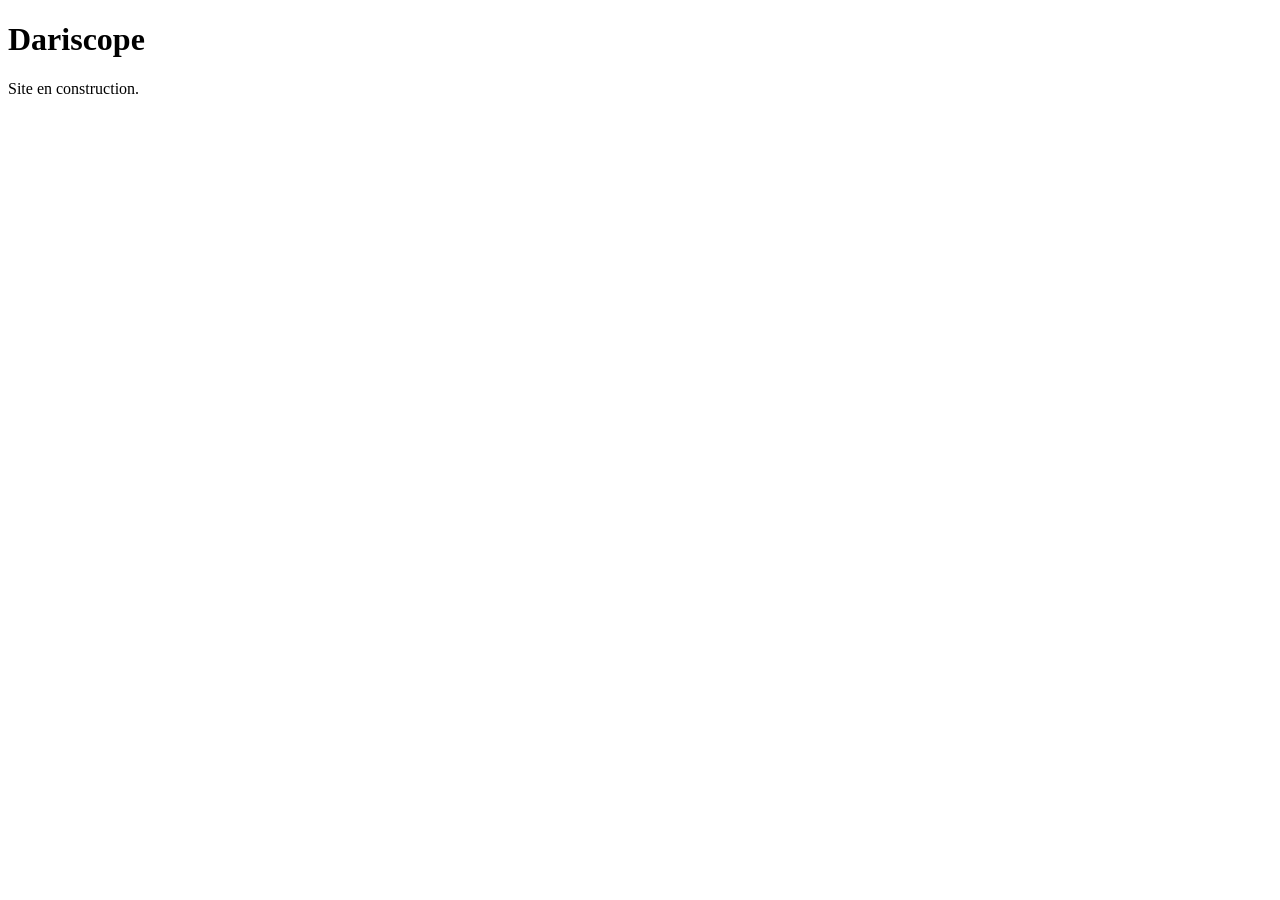
==== index.html @ fe822dc9 "chore: initialisation du projet" ====
<!DOCTYPE html>
<html lang="fr">
<head>
  <meta charset="UTF-8">
  <meta name="viewport" content="width=device-width, initial-scale=1.0">
  <title>Dariscope — Conseil en actuariat, données et risque</title>
  <meta name="description" content="Dariscope accompagne les acteurs africains de l'assurance et de la finance sur l'actuariat, la donnée et la maîtrise des risques.">
</head>
<body>
  <h1>Dariscope</h1>
  <p>Site en construction.</p>
</body>
</html>
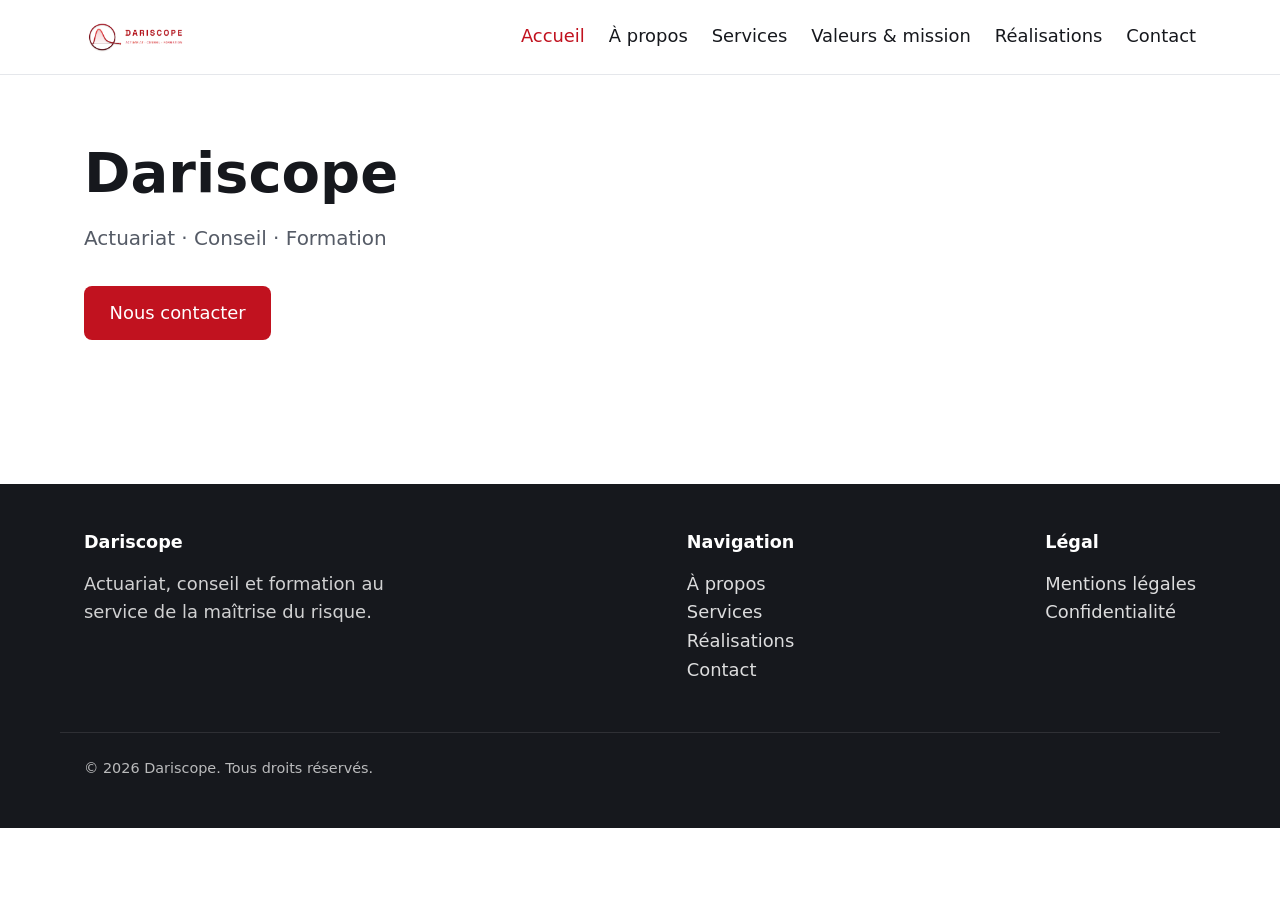
==== commit 64155d3b: "feat: design system, header et footer responsives" ====
--- a/index.html
+++ b/index.html
@@ -3,11 +3,83 @@
 <head>
   <meta charset="UTF-8">
   <meta name="viewport" content="width=device-width, initial-scale=1.0">
-  <title>Dariscope — Conseil en actuariat, données et risque</title>
-  <meta name="description" content="Dariscope accompagne les acteurs africains de l'assurance et de la finance sur l'actuariat, la donnée et la maîtrise des risques.">
+  <title>Dariscope — Actuariat · Conseil · Formation</title>
+  <meta name="description" content="Dariscope accompagne les acteurs africains de l'assurance et de la finance : actuariat, conseil et formation au service de la maîtrise du risque.">
+  <link rel="stylesheet" href="assets/css/style.css">
 </head>
 <body>
-  <h1>Dariscope</h1>
-  <p>Site en construction.</p>
+
+  <!-- ===================== HEADER (identique sur toutes les pages) ===================== -->
+  <header class="site-header">
+    <div class="conteneur">
+      <a href="index.html" class="logo">
+        <img src="assets/img/logo-horizontal.png" alt="Dariscope — Actuariat, Conseil, Formation">
+      </a>
+
+      <!-- Bouton hamburger (mobile). aria-* = accessibilité pour lecteurs d'écran -->
+      <button class="menu-toggle" aria-label="Ouvrir le menu" aria-expanded="false" aria-controls="menu">
+        ☰
+      </button>
+
+      <!-- Emplacement réservé pour le futur sélecteur FR/EN -->
+
+      <nav>
+        <ul class="nav-menu" id="menu">
+          <li><a href="index.html" class="actif">Accueil</a></li>
+          <li><a href="a-propos.html">À propos</a></li>
+          <li><a href="services.html">Services</a></li>
+          <li><a href="valeurs.html">Valeurs &amp; mission</a></li>
+          <li><a href="realisations.html">Réalisations</a></li>
+          <li><a href="contact.html">Contact</a></li>
+        </ul>
+      </nav>
+    </div>
+  </header>
+
+  <!-- ===================== CONTENU DE LA PAGE ===================== -->
+  <main>
+    <section class="conteneur" style="padding-block: 4rem;">
+      <h1>Dariscope</h1>
+      <p style="color: var(--gris-texte); font-size: 1.25rem; margin-top: 1rem;">
+        Actuariat · Conseil · Formation
+      </p>
+      <p style="margin-top: 2rem;">
+        <a href="contact.html" class="bouton">Nous contacter</a>
+      </p>
+    </section>
+  </main>
+
+  <!-- ===================== FOOTER (identique sur toutes les pages) ===================== -->
+  <footer class="site-footer">
+    <div class="conteneur">
+      <div>
+        <h3>Dariscope</h3>
+        <p style="opacity:0.8; max-width: 22rem;">
+          Actuariat, conseil et formation au service de la maîtrise du risque.
+        </p>
+      </div>
+      <div>
+        <h3>Navigation</h3>
+        <ul>
+          <li><a href="a-propos.html">À propos</a></li>
+          <li><a href="services.html">Services</a></li>
+          <li><a href="realisations.html">Réalisations</a></li>
+          <li><a href="contact.html">Contact</a></li>
+        </ul>
+      </div>
+      <div>
+        <h3>Légal</h3>
+        <ul>
+          <li><a href="mentions-legales.html">Mentions légales</a></li>
+          <li><a href="confidentialite.html">Confidentialité</a></li>
+        </ul>
+      </div>
+    </div>
+    <div class="conteneur footer-bas">
+      <p>© 2026 Dariscope. Tous droits réservés.</p>
+    </div>
+  </footer>
+
+  <script src="assets/js/main.js"></script>
 </body>
 </html>
--- a/assets/css/style.css
+++ b/assets/css/style.css
@@ -0,0 +1,223 @@
+/* ==========================================================================
+   1. VARIABLES — la charte Dariscope, centralisée
+   ========================================================================== */
+:root {
+  /* Couleurs (rouge de travail — à remplacer par ton rouge exact plus tard) */
+  --rouge: #C1121F;
+  --rouge-fonce: #9E0E19;   /* survol des boutons */
+  --encre: #16181D;         /* texte principal (presque noir, plus doux) */
+  --gris-texte: #555B66;    /* texte secondaire */
+  --gris-clair: #F5F6F8;    /* fonds de sections alternées */
+  --bordure: #E5E7EB;       /* lignes de séparation */
+  --blanc: #FFFFFF;
+
+  /* Typographie */
+  --police: "Space Grotesk", system-ui, -apple-system, Segoe UI, Roboto, sans-serif;
+  --fs-base: clamp(1rem, 0.96rem + 0.2vw, 1.125rem);
+  --fs-h1:   clamp(2rem, 1.4rem + 3vw, 3.5rem);
+  --fs-h2:   clamp(1.5rem, 1.2rem + 1.5vw, 2.25rem);
+  --fs-h3:   clamp(1.2rem, 1.1rem + 0.6vw, 1.5rem);
+
+  /* Espacements (échelle cohérente) */
+  --espace-xs: 0.5rem;
+  --espace-sm: 1rem;
+  --espace-md: 1.5rem;
+  --espace-lg: 3rem;
+  --espace-xl: 5rem;
+
+  /* Divers */
+  --largeur-max: 1160px;   /* largeur maximale du contenu */
+  --rayon: 8px;            /* arrondi des boutons/cartes */
+  --transition: 200ms ease;
+}
+
+/* ==========================================================================
+   2. POLICE auto-hébergée
+   ========================================================================== */
+@font-face {
+  font-family: "Space Grotesk";
+  src: url("../fonts/space-grotesk-400.woff2") format("woff2");
+  font-weight: 400;
+  font-display: swap;   /* affiche un texte de secours en attendant la police */
+}
+@font-face {
+  font-family: "Space Grotesk";
+  src: url("../fonts/space-grotesk-500.woff2") format("woff2");
+  font-weight: 500;
+  font-display: swap;
+}
+@font-face {
+  font-family: "Space Grotesk";
+  src: url("../fonts/space-grotesk-700.woff2") format("woff2");
+  font-weight: 700;
+  font-display: swap;
+}
+
+/* ==========================================================================
+   3. RESET moderne — repartir sur une base saine
+   ========================================================================== */
+*, *::before, *::after {
+  box-sizing: border-box;   /* la largeur inclut padding et bordure : plus intuitif */
+  margin: 0;
+  padding: 0;
+}
+img {
+  max-width: 100%;   /* une image ne déborde jamais de son conteneur */
+  display: block;
+}
+a {
+  color: inherit;
+  text-decoration: none;
+}
+ul {
+  list-style: none;
+}
+
+/* ==========================================================================
+   4. BASE — corps du document
+   ========================================================================== */
+body {
+  font-family: var(--police);
+  font-size: var(--fs-base);
+  line-height: 1.6;
+  color: var(--encre);
+  background: var(--blanc);
+}
+h1, h2, h3 {
+  line-height: 1.2;
+  font-weight: 700;
+}
+h1 { font-size: var(--fs-h1); }
+h2 { font-size: var(--fs-h2); }
+h3 { font-size: var(--fs-h3); }
+
+/* Conteneur centré et respirant, réutilisé partout */
+.conteneur {
+  width: 100%;
+  max-width: var(--largeur-max);
+  margin-inline: auto;
+  padding-inline: var(--espace-md);
+}
+
+/* Bouton réutilisable */
+.bouton {
+  display: inline-block;
+  background: var(--rouge);
+  color: var(--blanc);
+  font-weight: 500;
+  padding: 0.8rem 1.6rem;
+  border-radius: var(--rayon);
+  transition: background var(--transition);
+}
+.bouton:hover {
+  background: var(--rouge-fonce);
+}
+
+/* ==========================================================================
+   5. HEADER + NAVIGATION
+   ========================================================================== */
+.site-header {
+  position: sticky;   /* le header reste visible en haut au défilement */
+  top: 0;
+  z-index: 100;
+  background: var(--blanc);
+  border-bottom: 1px solid var(--bordure);
+}
+.site-header .conteneur {
+  display: flex;
+  align-items: center;
+  justify-content: space-between;
+  padding-block: var(--espace-sm);
+}
+.logo img {
+  height: 42px;
+  width: auto;
+}
+
+/* Bouton hamburger — visible sur mobile uniquement */
+.menu-toggle {
+  background: none;
+  border: none;
+  cursor: pointer;
+  font-size: 1.6rem;
+  color: var(--encre);
+  line-height: 1;
+}
+
+/* Menu — sur mobile : caché, puis déroulé sous le header quand ouvert */
+.nav-menu {
+  display: none;
+  position: absolute;
+  top: 100%;
+  left: 0;
+  right: 0;
+  flex-direction: column;
+  gap: var(--espace-sm);
+  background: var(--blanc);
+  border-bottom: 1px solid var(--bordure);
+  padding: var(--espace-md);
+}
+.nav-menu.is-open {
+  display: flex;   /* la classe ajoutée par le JS rend le menu visible */
+}
+.nav-menu a {
+  font-weight: 500;
+  padding: 0.4rem 0;
+  transition: color var(--transition);
+}
+.nav-menu a:hover,
+.nav-menu a.actif {
+  color: var(--rouge);
+}
+
+/* ==========================================================================
+   6. FOOTER
+   ========================================================================== */
+.site-footer {
+  background: var(--encre);
+  color: var(--blanc);
+  padding-block: var(--espace-lg);
+  margin-top: var(--espace-xl);
+}
+.site-footer .conteneur {
+  display: flex;
+  flex-wrap: wrap;
+  gap: var(--espace-lg);
+  justify-content: space-between;
+}
+.site-footer h3 {
+  font-size: 1.1rem;
+  margin-bottom: var(--espace-sm);
+}
+.site-footer a {
+  color: var(--blanc);
+  opacity: 0.85;
+  transition: opacity var(--transition);
+}
+.site-footer a:hover { opacity: 1; }
+.footer-bas {
+  border-top: 1px solid rgba(255,255,255,0.15);
+  margin-top: var(--espace-lg);
+  padding-top: var(--espace-md);
+  text-align: center;
+  font-size: 0.9rem;
+  opacity: 0.7;
+}
+
+/* ==========================================================================
+   7. GRAND ÉCRAN — ajustements à partir de 768px (mobile-first)
+   ========================================================================== */
+@media (min-width: 768px) {
+  .menu-toggle {
+    display: none;   /* plus de hamburger sur ordinateur */
+  }
+  .nav-menu {
+    display: flex;    /* menu horizontal, toujours visible */
+    position: static;
+    flex-direction: row;
+    gap: var(--espace-md);
+    background: none;
+    border: none;
+    padding: 0;
+  }
+}
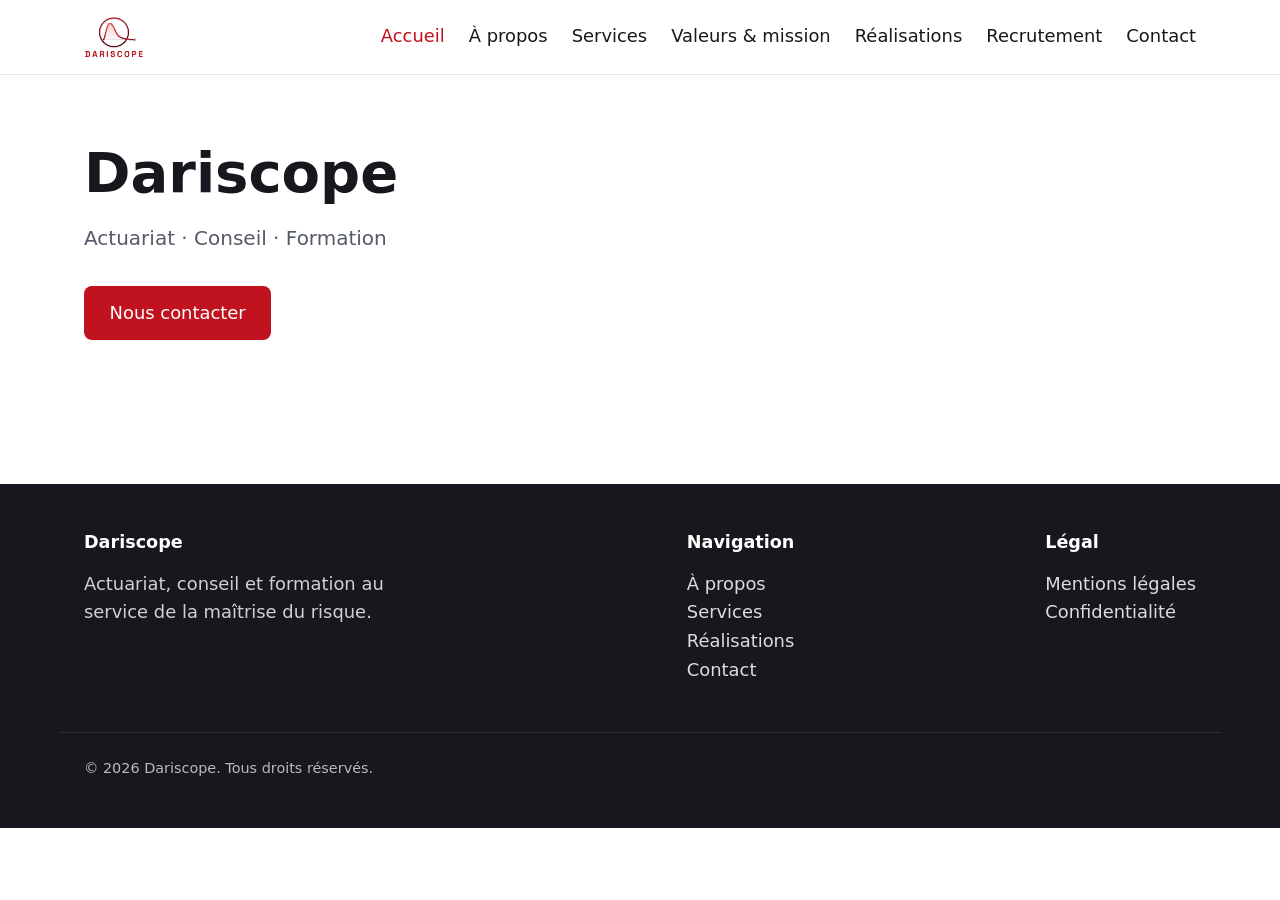
==== commit 1877f68c: "feat: restructuration du site et nouvelle page d'accueil" ====
--- a/index.html
+++ b/index.html
@@ -30,6 +30,7 @@
           <li><a href="services.html">Services</a></li>
           <li><a href="valeurs.html">Valeurs &amp; mission</a></li>
           <li><a href="realisations.html">Réalisations</a></li>
+          <li><a href="realisations.html">Recrutement</a></li>
           <li><a href="contact.html">Contact</a></li>
         </ul>
       </nav>
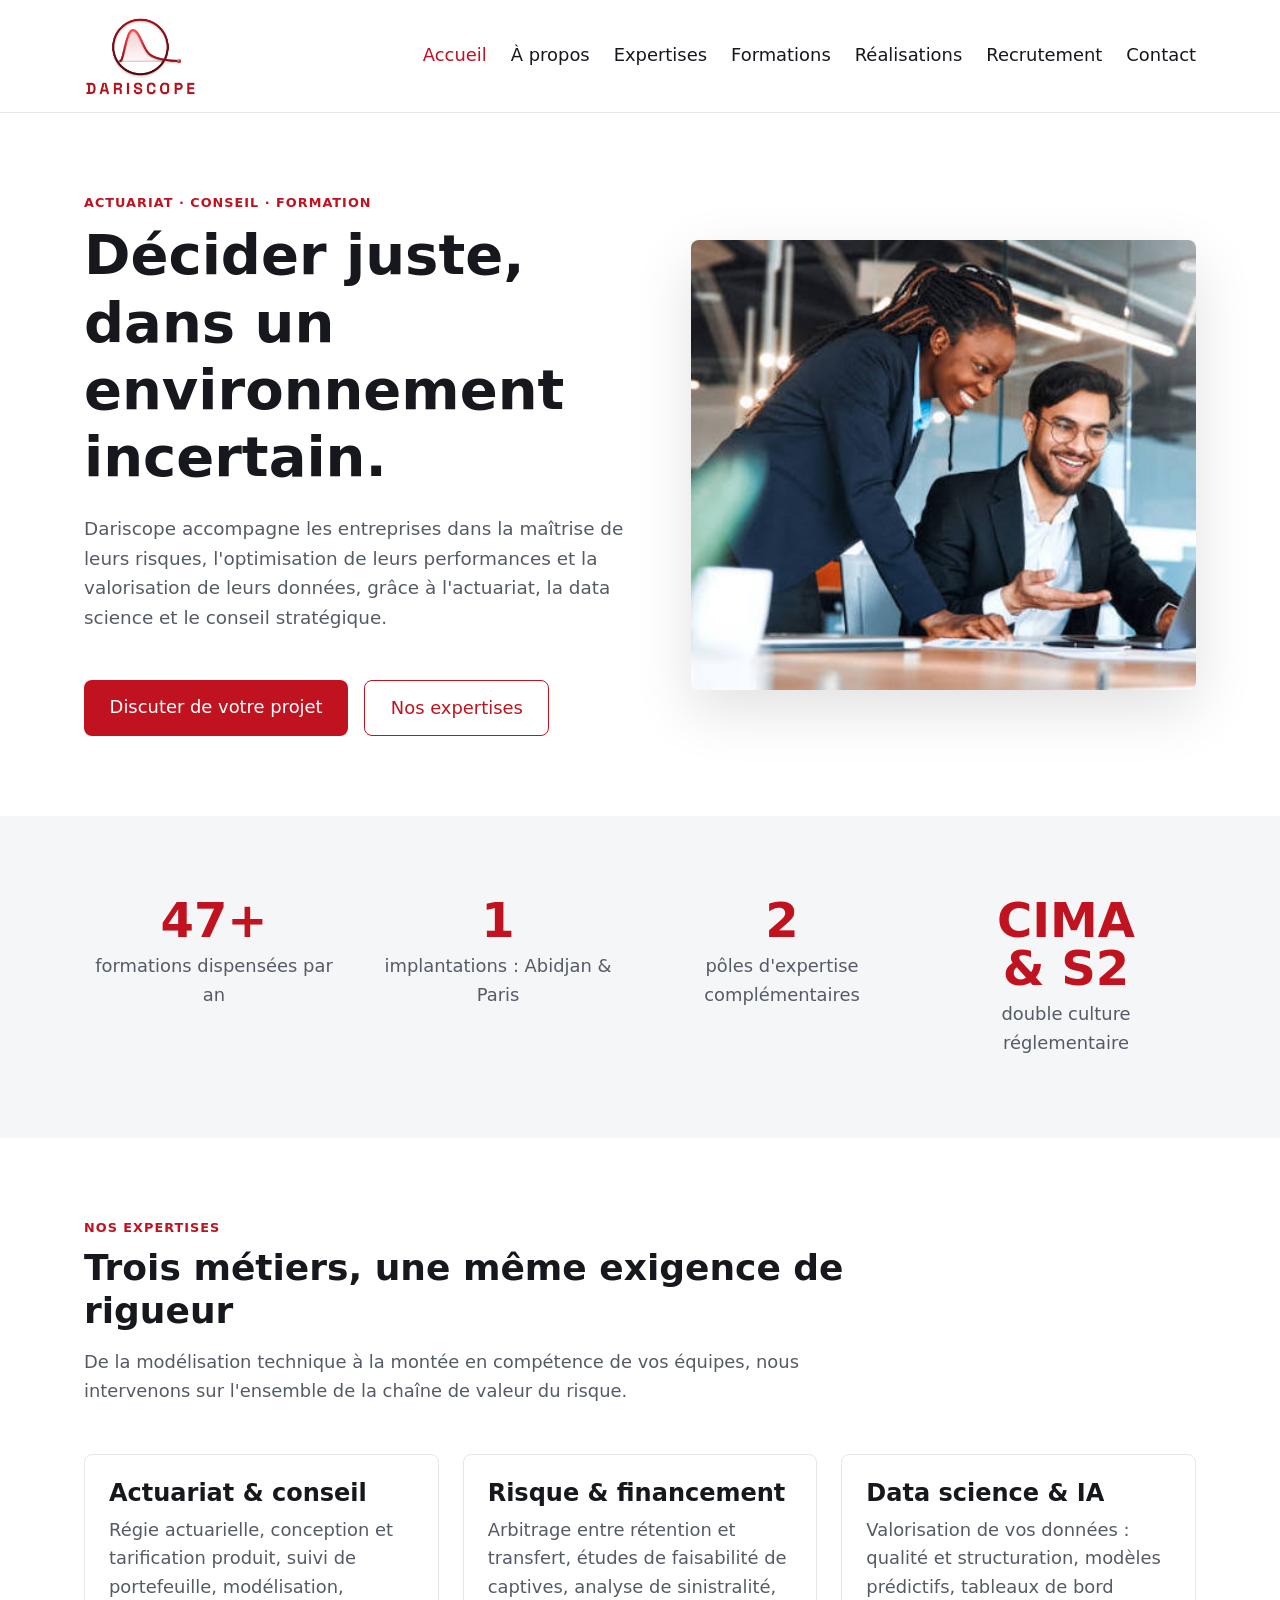
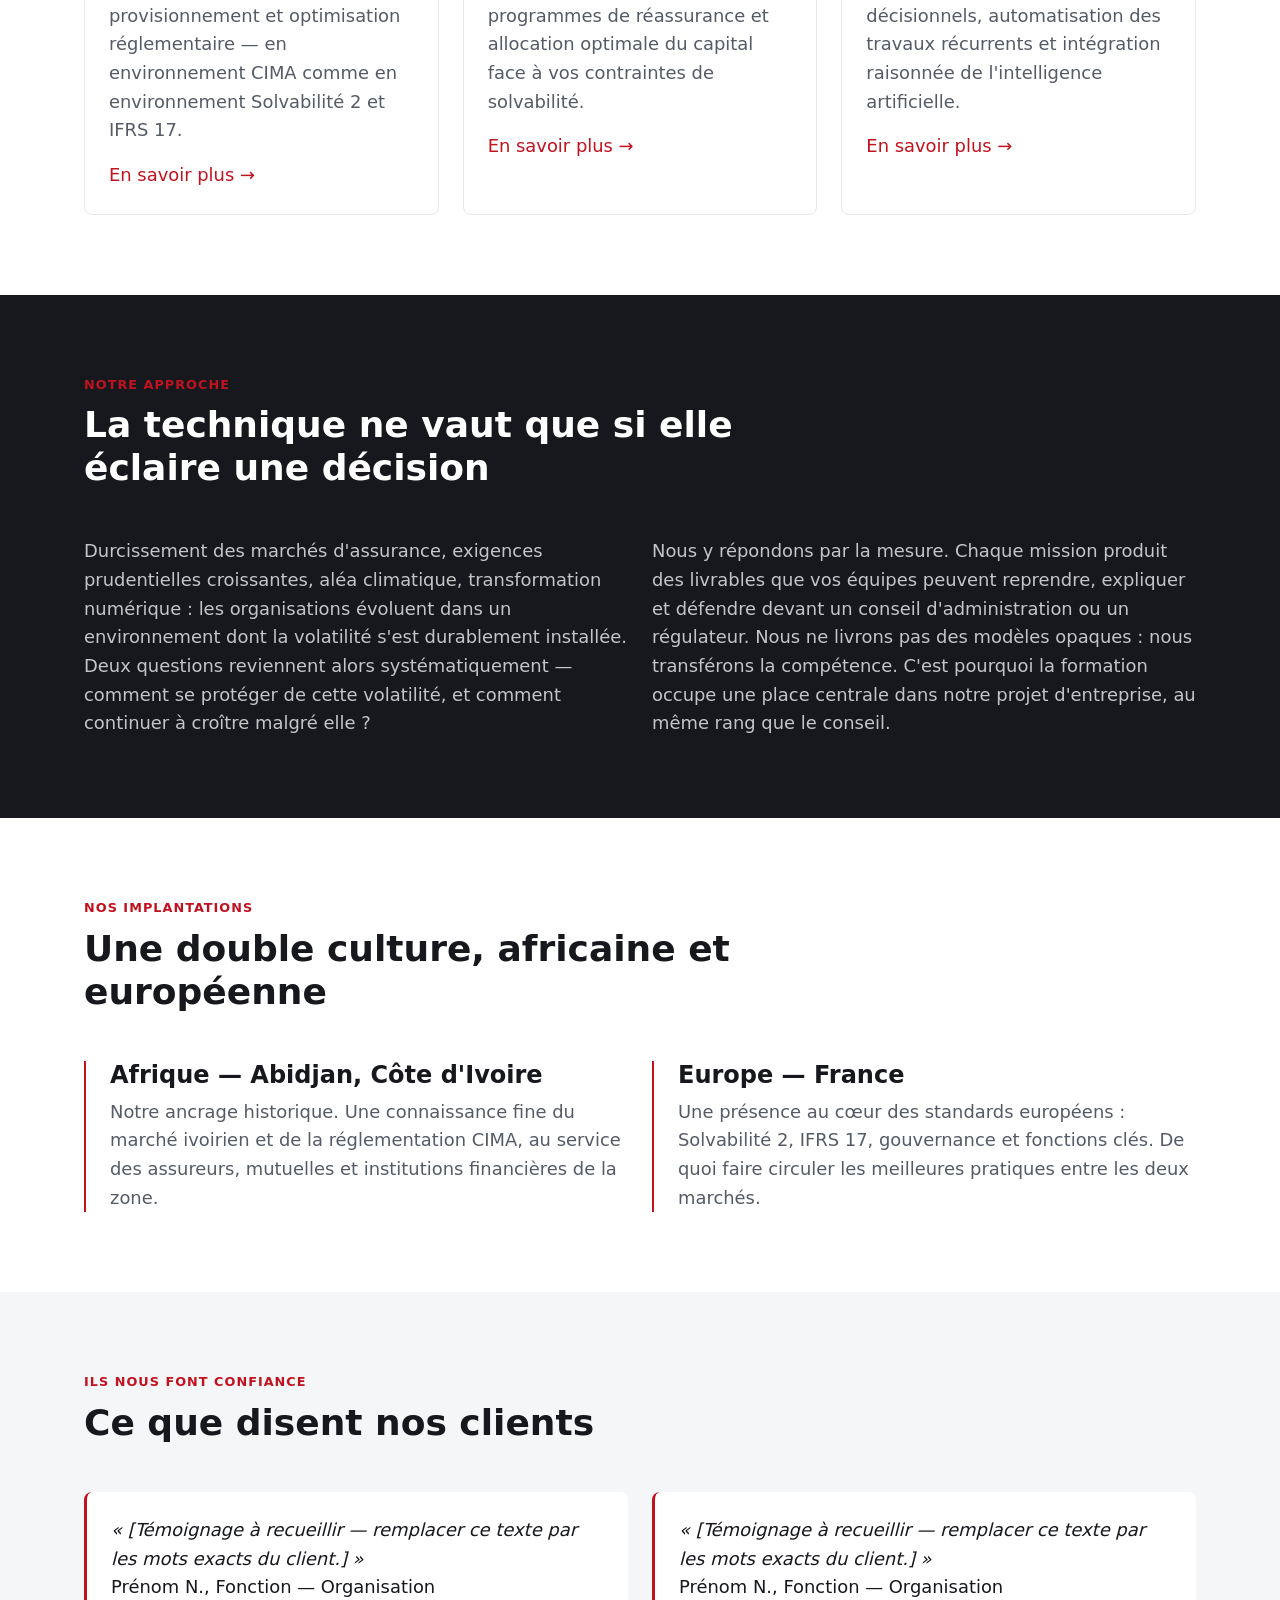
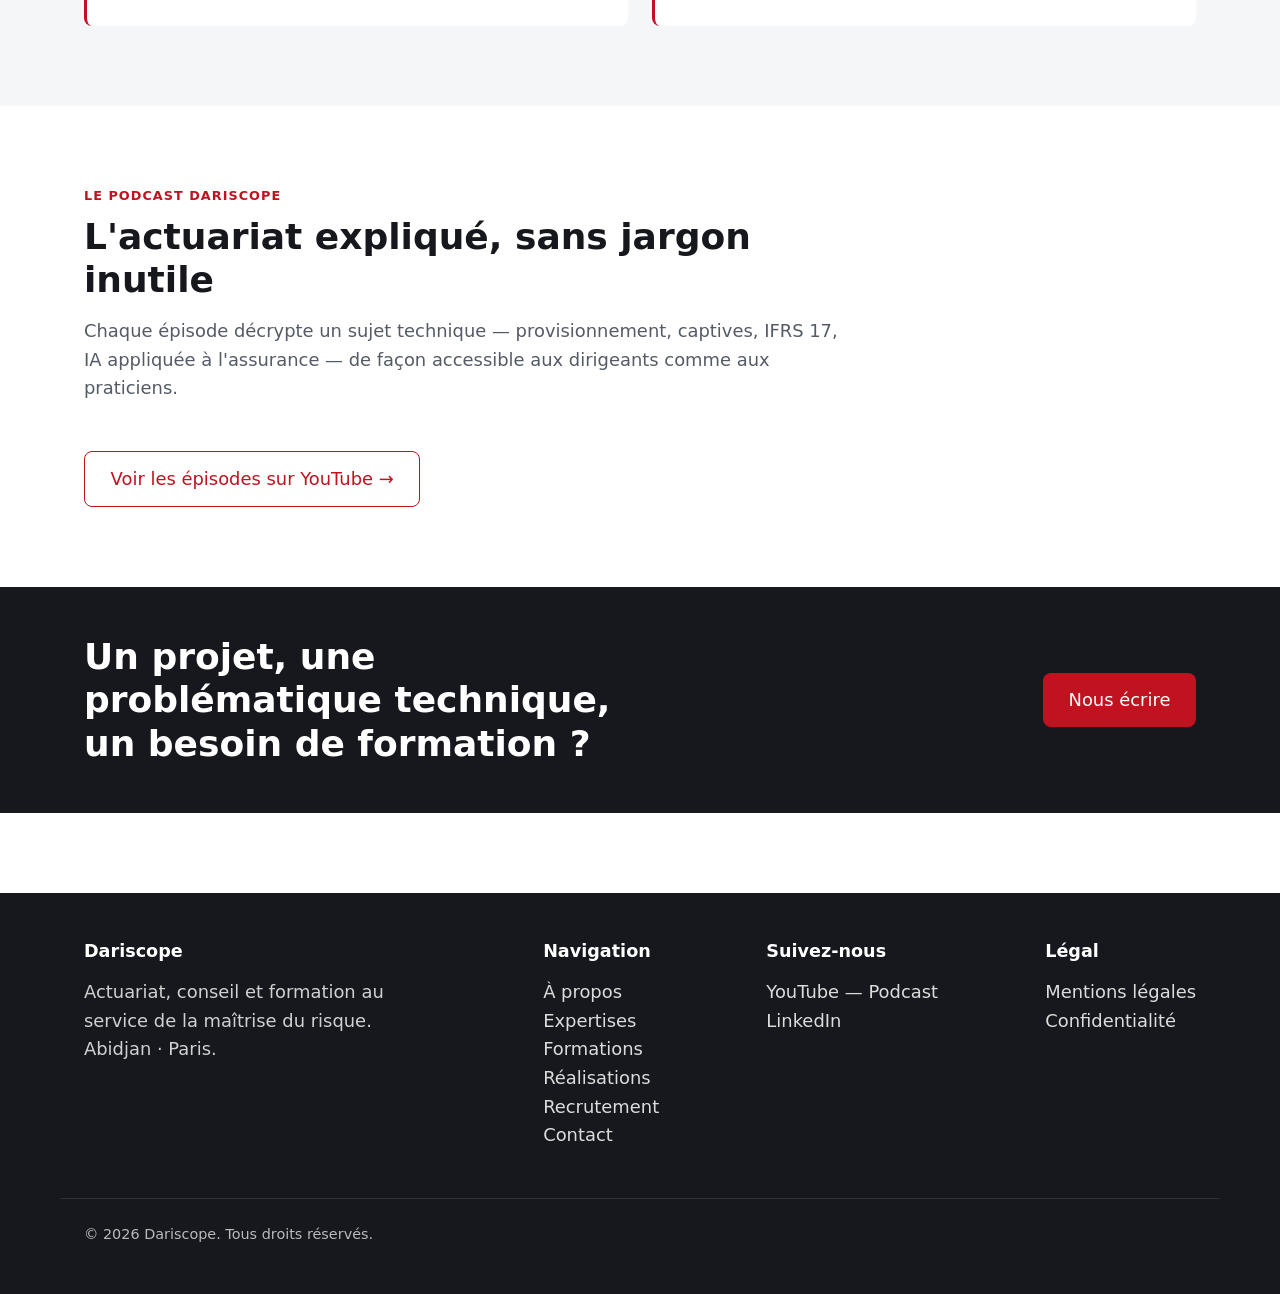
==== commit d5fa78e2: "feat: page contact avec formulaire netlify et page de confirmation" ====
--- a/index.html
+++ b/index.html
@@ -3,69 +3,285 @@
 <head>
   <meta charset="UTF-8">
   <meta name="viewport" content="width=device-width, initial-scale=1.0">
-  <title>Dariscope — Actuariat · Conseil · Formation</title>
-  <meta name="description" content="Dariscope accompagne les acteurs africains de l'assurance et de la finance : actuariat, conseil et formation au service de la maîtrise du risque.">
+  <title>Dariscope — Actuariat, conseil et formation | Abidjan &amp; Paris</title>
+  <meta name="description" content="Dariscope accompagne les entreprises dans la maîtrise de leurs risques, l'optimisation de leurs performances et la valorisation de leurs données : actuariat, data science et conseil stratégique.">
   <link rel="stylesheet" href="assets/css/style.css">
 </head>
 <body>
 
-  <!-- ===================== HEADER (identique sur toutes les pages) ===================== -->
+  <!-- ═══════════════ HEADER — identique sur toutes les pages ═══════════════ -->
   <header class="site-header">
     <div class="conteneur">
       <a href="index.html" class="logo">
         <img src="assets/img/logo-horizontal.png" alt="Dariscope — Actuariat, Conseil, Formation">
       </a>
-
-      <!-- Bouton hamburger (mobile). aria-* = accessibilité pour lecteurs d'écran -->
-      <button class="menu-toggle" aria-label="Ouvrir le menu" aria-expanded="false" aria-controls="menu">
-        ☰
-      </button>
-
-      <!-- Emplacement réservé pour le futur sélecteur FR/EN -->
-
+      <button class="menu-toggle" aria-label="Ouvrir le menu" aria-expanded="false" aria-controls="menu">☰</button>
       <nav>
         <ul class="nav-menu" id="menu">
           <li><a href="index.html" class="actif">Accueil</a></li>
           <li><a href="a-propos.html">À propos</a></li>
-          <li><a href="services.html">Services</a></li>
-          <li><a href="valeurs.html">Valeurs &amp; mission</a></li>
+          <li><a href="expertises.html">Expertises</a></li>
+          <li><a href="formations.html">Formations</a></li>
           <li><a href="realisations.html">Réalisations</a></li>
-          <li><a href="realisations.html">Recrutement</a></li>
+          <li><a href="recrutement.html">Recrutement</a></li>
           <li><a href="contact.html">Contact</a></li>
         </ul>
       </nav>
     </div>
   </header>
 
-  <!-- ===================== CONTENU DE LA PAGE ===================== -->
   <main>
-    <section class="conteneur" style="padding-block: 4rem;">
-      <h1>Dariscope</h1>
-      <p style="color: var(--gris-texte); font-size: 1.25rem; margin-top: 1rem;">
-        Actuariat · Conseil · Formation
-      </p>
-      <p style="margin-top: 2rem;">
-        <a href="contact.html" class="bouton">Nous contacter</a>
-      </p>
-    </section>
+
+    <!-- ═══════════════ 1. ACCROCHE ═══════════════ -->
+    <section class="hero">
+      <div class="conteneur">
+        <div class="hero-texte">
+          <span class="surtitre">Actuariat · Conseil · Formation</span>
+          <h1>Décider juste, dans un environnement incertain.</h1>
+          <p class="hero-accroche">
+            Dariscope accompagne les entreprises dans la maîtrise de leurs risques,
+            l'optimisation de leurs performances et la valorisation de leurs données,
+            grâce à l'actuariat, la data science et le conseil stratégique.
+          </p>
+          <div class="hero-actions">
+            <a href="contact.html" class="bouton">Discuter de votre projet</a>
+            <a href="expertises.html" class="bouton bouton--ligne">Nos expertises</a>
+          </div>
+        </div>
+        <div class="hero-image">
+          <img src="assets/img/image3.jpg" alt="Consultants Dariscope en séance de travail" width="600" height="450">
+        </div>
+      </div>
+    </section>
+
+    <!-- ═══════════════ 2. CHIFFRES CLÉS ═══════════════
+         AJOUTER UN CHIFFRE : copier un bloc <div> ci-dessous.
+         ⚠ Ne publie que des chiffres exacts et vérifiables.
+    -->
+    <section class="section section--gris">
+      <div class="conteneur">
+        <div class="chiffres">
+
+          <div>
+            <div class="chiffre-valeur" data-target="50">0+</div>
+            <p class="chiffre-label">formations dispensées par an</p>
+          </div>
+
+          <div>
+            <div class="chiffre-valeur" data-target="2">0</div>
+            <p class="chiffre-label">implantations : Abidjan &amp; Paris</p>
+          </div>
+
+          <div>
+            <div class="chiffre-valeur" data-target="3">0</div>
+            <p class="chiffre-label">pôles d'expertise complémentaires</p>
+          </div>
+
+          <div>
+            <div class="chiffre-valeur">CIMA<br>&amp; S2</div>
+            <p class="chiffre-label">double culture réglementaire</p>
+          </div>
+
+        </div>
+      </div>
+    </section>
+
+    <!-- ═══════════════ 3. EXPERTISES ═══════════════
+         AJOUTER UNE EXPERTISE : copier un bloc <article class="carte">.
+         La grille se réorganise automatiquement.
+    -->
+    <section class="section">
+      <div class="conteneur">
+        <div class="section-entete">
+          <span class="surtitre">Nos expertises</span>
+          <h2>Trois métiers, une même exigence de rigueur</h2>
+          <p class="texte-secondaire">
+            De la modélisation technique à la montée en compétence de vos équipes,
+            nous intervenons sur l'ensemble de la chaîne de valeur du risque.
+          </p>
+        </div>
+
+        <div class="grille grille--large">
+
+          <article class="carte">
+            <h3>Actuariat &amp; conseil</h3>
+            <p>
+              Régie actuarielle, conception et tarification produit, suivi de portefeuille,
+              modélisation, provisionnement et optimisation réglementaire — en environnement
+              CIMA comme en environnement Solvabilité 2 et IFRS 17.
+            </p>
+            <a href="expertises.html#actuariat" class="carte-lien">En savoir plus →</a>
+          </article>
+
+          <article class="carte">
+            <h3>Risque &amp; financement</h3>
+            <p>
+              Arbitrage entre rétention et transfert, études de faisabilité de captives,
+              analyse de sinistralité, programmes de réassurance et allocation optimale
+              du capital face à vos contraintes de solvabilité.
+            </p>
+            <a href="expertises.html#risque" class="carte-lien">En savoir plus →</a>
+          </article>
+
+          <article class="carte">
+            <h3>Data science &amp; IA</h3>
+            <p>
+              Valorisation de vos données : qualité et structuration, modèles prédictifs,
+              tableaux de bord décisionnels, automatisation des travaux récurrents et
+              intégration raisonnée de l'intelligence artificielle.
+            </p>
+            <a href="expertises.html#data" class="carte-lien">En savoir plus →</a>
+          </article>
+
+        </div>
+      </div>
+    </section>
+
+    <!-- ═══════════════ 4. NOTRE APPROCHE ═══════════════ -->
+    <section class="section section--sombre">
+      <div class="conteneur">
+        <div class="section-entete">
+          <span class="surtitre">Notre approche</span>
+          <h2>La technique ne vaut que si elle éclaire une décision</h2>
+        </div>
+        <div class="grille grille--large">
+          <p class="texte-secondaire">
+            Durcissement des marchés d'assurance, exigences prudentielles croissantes,
+            aléa climatique, transformation numérique : les organisations évoluent dans
+            un environnement dont la volatilité s'est durablement installée. Deux questions
+            reviennent alors systématiquement — comment se protéger de cette volatilité,
+            et comment continuer à croître malgré elle ?
+          </p>
+          <p class="texte-secondaire">
+            Nous y répondons par la mesure. Chaque mission produit des livrables que vos
+            équipes peuvent reprendre, expliquer et défendre devant un conseil d'administration
+            ou un régulateur. Nous ne livrons pas des modèles opaques : nous transférons la
+            compétence. C'est pourquoi la formation occupe une place centrale dans notre
+            projet d'entreprise, au même rang que le conseil.
+          </p>
+        </div>
+      </div>
+    </section>
+
+    <!-- ═══════════════ 5. IMPLANTATIONS ═══════════════ -->
+    <section class="section">
+      <div class="conteneur">
+        <div class="section-entete">
+          <span class="surtitre">Nos implantations</span>
+          <h2>Une double culture, africaine et européenne</h2>
+        </div>
+        <div class="grille">
+
+          <div class="implantation">
+            <h3>Afrique — Abidjan, Côte d'Ivoire</h3>
+            <p class="texte-secondaire">
+              Notre ancrage historique. Une connaissance fine du marché ivoirien
+              et de la réglementation CIMA, au service des assureurs, mutuelles
+              et institutions financières de la zone.
+            </p>
+          </div>
+
+          <div class="implantation">
+            <h3>Europe — France</h3>
+            <p class="texte-secondaire">
+              Une présence au cœur des standards européens : Solvabilité 2, IFRS 17,
+              gouvernance et fonctions clés. De quoi faire circuler les meilleures
+              pratiques entre les deux marchés.
+            </p>
+          </div>
+
+        </div>
+      </div>
+    </section>
+
+    <!-- ═══════════════ 6. TÉMOIGNAGES ═══════════════
+         AJOUTER UN TÉMOIGNAGE : copier un bloc <figure class="temoignage">.
+         ⚠ Ne publie qu'avec l'accord écrit du client.
+    -->
+    <section class="section section--gris">
+      <div class="conteneur">
+        <div class="section-entete">
+          <span class="surtitre">Ils nous font confiance</span>
+          <h2>Ce que disent nos clients</h2>
+        </div>
+        <div class="grille grille--large">
+
+          <figure class="temoignage">
+            <blockquote>
+              « [Témoignage à recueillir — remplacer ce texte par les mots exacts du client.] »
+            </blockquote>
+            Prénom N., Fonction — Organisation
+          </figure>
+
+          <figure class="temoignage">
+            <blockquote>
+              « [Témoignage à recueillir — remplacer ce texte par les mots exacts du client.] »
+            </blockquote>
+            Prénom N., Fonction — Organisation
+          </figure>
+
+        </div>
+      </div>
+    </section>
+
+    <!-- ═══════════════ 7. PODCAST / YOUTUBE ═══════════════
+         ⚠ Remplace l'URL par celle de ta chaîne.
+    -->
+    <section class="section">
+      <div class="conteneur">
+        <div class="section-entete">
+          <span class="surtitre">Le podcast Dariscope</span>
+          <h2>L'actuariat expliqué, sans jargon inutile</h2>
+          <p class="texte-secondaire">
+            Chaque épisode décrypte un sujet technique — provisionnement, captives,
+            IFRS 17, IA appliquée à l'assurance — de façon accessible aux dirigeants
+            comme aux praticiens.
+          </p>
+        </div>
+        <a href="https://www.youtube.com/watch?v=mIyqtKutdzA"
+           class="bouton bouton--ligne"
+           target="_blank" rel="noopener">
+          Voir les épisodes sur YouTube →
+        </a>
+      </div>
+    </section>
+
+    <!-- ═══════════════ 8. APPEL À L'ACTION ═══════════════ -->
+    <section class="cta">
+      <div class="conteneur">
+        <h2>Un projet, une problématique technique, un besoin de formation ?</h2>
+        <a href="contact.html" class="bouton">Nous écrire</a>
+      </div>
+    </section>
+
   </main>
 
-  <!-- ===================== FOOTER (identique sur toutes les pages) ===================== -->
+  <!-- ═══════════════ FOOTER — identique sur toutes les pages ═══════════════ -->
   <footer class="site-footer">
     <div class="conteneur">
       <div>
         <h3>Dariscope</h3>
         <p style="opacity:0.8; max-width: 22rem;">
           Actuariat, conseil et formation au service de la maîtrise du risque.
+          Abidjan · Paris.
         </p>
       </div>
       <div>
         <h3>Navigation</h3>
         <ul>
           <li><a href="a-propos.html">À propos</a></li>
-          <li><a href="services.html">Services</a></li>
+          <li><a href="expertises.html">Expertises</a></li>
+          <li><a href="formations.html">Formations</a></li>
           <li><a href="realisations.html">Réalisations</a></li>
+          <li><a href="recrutement.html">Recrutement</a></li>
           <li><a href="contact.html">Contact</a></li>
+        </ul>
+      </div>
+      <div>
+        <h3>Suivez-nous</h3>
+        <ul>
+          <li><a href="https://www.youtube.com/watch?v=mIyqtKutdzA" target="_blank" rel="noopener">YouTube — Podcast</a></li>
+          <li><a href="https://www.linkedin.com/company/dariscope" target="_blank" rel="noopener">LinkedIn</a></li>
         </ul>
       </div>
       <div>
--- a/assets/css/style.css
+++ b/assets/css/style.css
@@ -28,6 +28,8 @@
   /* Divers */
   --largeur-max: 1160px;   /* largeur maximale du contenu */
   --rayon: 8px;            /* arrondi des boutons/cartes */
+
+
   --transition: 200ms ease;
 }
 
@@ -130,8 +132,8 @@
   padding-block: var(--espace-sm);
 }
 .logo img {
-  height: 42px;
-  width: auto;
+  height:80px;
+  width: 10;
 }
 
 /* Bouton hamburger — visible sur mobile uniquement */
@@ -220,4 +222,510 @@
     border: none;
     padding: 0;
   }
+}
+
+
+
+
+/* ==========================================================================
+   8. SECTIONS — rythme vertical du site
+   ========================================================================== */
+.section { padding-block: var(--espace-xl); }
+.section--gris   { background: var(--gris-clair); }
+.section--sombre { background: var(--encre); color: var(--blanc); }
+.section--sombre .texte-secondaire { color: rgba(255,255,255,0.75); }
+
+.section-entete { max-width: 48rem; margin-bottom: var(--espace-lg); }
+.section-entete h2 { margin-bottom: var(--espace-sm); }
+
+.surtitre {
+  display: block;
+  text-transform: uppercase;
+  letter-spacing: 0.08em;
+  font-size: 0.8rem;
+  font-weight: 700;
+  color: var(--rouge);
+  margin-bottom: var(--espace-xs);
+}
+.texte-secondaire { color: var(--gris-texte); }
+.centre { text-align: center; }
+
+/* Décalage pour que les ancres ne passent pas sous le header collant */
+[id] { scroll-margin-top: 90px; }
+
+/* ==========================================================================
+   9. GRILLE UNIVERSELLE — s'adapte au nombre d'éléments
+   ========================================================================== */
+.grille {
+  display: grid;
+  gap: var(--espace-md);
+  grid-template-columns: repeat(auto-fit, minmax(260px, 1fr));
+}
+.grille--large { grid-template-columns: repeat(auto-fit, minmax(320px, 1fr)); }
+
+/* ==========================================================================
+   10. CARTE — brique de base réutilisable
+   ========================================================================== */
+.carte {
+  background: var(--blanc);
+  border: 1px solid var(--bordure);
+  border-radius: var(--rayon);
+  padding: var(--espace-md);
+  transition: transform var(--transition), box-shadow var(--transition), border-color var(--transition);
+}
+.carte:hover {
+  transform: translateY(-3px);
+  border-color: var(--rouge);
+  box-shadow: 0 8px 24px rgba(0,0,0,0.06);
+}
+.carte h3 { margin-bottom: var(--espace-xs); }
+.carte p  { color: var(--gris-texte); }
+.carte-lien {
+  display: inline-block;
+  margin-top: var(--espace-sm);
+  color: var(--rouge);
+  font-weight: 500;
+}
+.carte-lien:hover { text-decoration: underline; }
+
+/* ==========================================================================
+   11. HERO — section d'accroche
+   ========================================================================== */
+.hero { padding-block: var(--espace-xl); }
+.hero .conteneur { display: grid; gap: var(--espace-lg); align-items: center; }
+.hero h1 { margin-bottom: var(--espace-md); }
+.hero-accroche { font-size: 1.15rem; color: var(--gris-texte); max-width: 40rem; }
+.hero-actions {
+  display: flex;
+  flex-wrap: wrap;
+  gap: var(--espace-sm);
+  margin-top: var(--espace-lg);
+}
+.hero-image img {
+  border-radius: var(--rayon);
+  aspect-ratio: 4 / 3;
+  object-fit: cover;
+  width: 100%;
+}
+@media (min-width: 900px) {
+  .hero .conteneur { grid-template-columns: 1.05fr 0.95fr; }
+}
+
+
+
+/* ==========================================================================
+   + animation de limage hero ci dessous apres avoir animé les chiffres clé ci dessus
+   ========================================================================== */
+
+
+.hero-image {
+  animation: apparition-hero 0.8s cubic-bezier(0.22, 1, 0.36, 1);
+}
+
+.hero-image img {
+  border-radius: var(--rayon);
+  aspect-ratio: 4 / 3;
+  object-fit: cover;
+  width: 100%;
+  transition: transform 0.5s ease, filter 0.5s ease;
+}
+
+
+/* Effet au passage souris */
+.hero-image:hover img {
+  transform: scale(1.03);
+  filter: brightness(1.05);
+}
+
+
+/* Apparition professionnelle */
+@keyframes apparition-hero {
+
+  from {
+    opacity: 0;
+    transform: translateY(40px);
+  }
+
+  to {
+    opacity: 1;
+    transform: translateY(0);
+  }
+
+}
+
+.hero-image img {
+  box-shadow: 0 20px 60px rgba(0,0,0,0.12);
+}
+
+/* ==========================================================================
+   12. BOUTON SECONDAIRE (contour)
+   ========================================================================== */
+.bouton--ligne {
+  background: transparent;
+  color: var(--rouge);
+  border: 1.5px solid var(--rouge);
+}
+.bouton--ligne:hover { background: var(--rouge); color: var(--blanc); }
+
+/* ==========================================================================
+   13. CHIFFRES CLÉS
+   ========================================================================== */
+.chiffres {
+  display: grid;
+  gap: var(--espace-md);
+  grid-template-columns: repeat(auto-fit, minmax(170px, 1fr));
+  text-align: center;
+}
+.chiffre-valeur {
+  font-size: clamp(2rem, 1.5rem + 2vw, 3rem);
+  font-weight: 700;
+  color: var(--rouge);
+  line-height: 1;
+}
+.chiffre-label { color: var(--gris-texte); margin-top: var(--espace-xs); }
+
+.chiffre-valeur{
+    opacity:0;
+    transform:translateY(20px);
+    transition:opacity .6s ease, transform .6s ease;
+}
+
+.chiffre-valeur.visible{
+    opacity:1;
+    transform:translateY(0);
+}
+
+/* ==========================================================================
+   14. ÉQUIPE
+   ========================================================================== */
+.membre img {
+  width: 100%;
+  aspect-ratio: 4 / 5;
+  object-fit: cover;
+  border-radius: var(--rayon);
+  margin-bottom: var(--espace-sm);
+}
+.membre-role { color: var(--rouge); font-weight: 500; font-size: 0.95rem; }
+.membre-bio  { color: var(--gris-texte); margin-top: var(--espace-xs); }
+
+/* ==========================================================================
+   15. TÉMOIGNAGES
+   ========================================================================== */
+.temoignage {
+  background: var(--blanc);
+  border-left: 3px solid var(--rouge);
+  border-radius: var(--rayon);
+  padding: var(--espace-md);
+}
+.temoignage blockquote { font-style: italic; }
+.temoignage cite {
+  display: block;
+  margin-top: var(--espace-sm);
+  font-style: normal;
+  font-weight: 500;
+  font-size: 0.95rem;
+}
+
+/* ==========================================================================
+   16. PARTENAIRES
+   ========================================================================== */
+.partenaires {
+  display: flex;
+  flex-wrap: wrap;
+  align-items: center;
+  justify-content: center;
+  gap: var(--espace-lg);
+}
+.partenaires img {
+  height: 42px;
+  width: auto;
+  filter: grayscale(1);
+  opacity: 0.55;
+  transition: filter var(--transition), opacity var(--transition);
+}
+.partenaires img:hover { filter: none; opacity: 1; }
+
+/* ==========================================================================
+   17. IMPLANTATIONS
+   ========================================================================== */
+.implantation { border-left: 2px solid var(--rouge); padding-left: var(--espace-md); }
+.implantation h3 { margin-bottom: var(--espace-xs); }
+
+/* ==========================================================================
+   18. BANDEAU D'APPEL À L'ACTION
+   ========================================================================== */
+.cta { background: var(--encre); color: var(--blanc); padding-block: var(--espace-lg); }
+.cta .conteneur {
+  display: flex;
+  flex-wrap: wrap;
+  align-items: center;
+  justify-content: space-between;
+  gap: var(--espace-md);
+}
+.cta h2 { max-width: 34rem; }
+
+
+
+
+
+
+
+
+
+
+
+
+
+
+
+
+
+/* ==========================================================================
+   19. EN-TÊTE DE PAGE INTÉRIEURE
+   ========================================================================== */
+.page-entete {
+  background: var(--gris-clair);
+  padding-block: var(--espace-lg);
+  border-bottom: 1px solid var(--bordure);
+}
+.page-entete h1 { margin-bottom: var(--espace-sm); }
+.page-entete p  { color: var(--gris-texte); max-width: 46rem; }
+
+/* ==========================================================================
+   20. SOMMAIRE D'ANCRES
+   ========================================================================== */
+.sommaire {
+  display: flex;
+  flex-wrap: wrap;
+  gap: var(--espace-xs);
+  margin-top: var(--espace-md);
+}
+.sommaire a {
+  background: var(--blanc);
+  border: 1px solid var(--bordure);
+  border-radius: 999px;
+  padding: 0.45rem 1.1rem;
+  font-size: 0.95rem;
+  font-weight: 500;
+  transition: border-color var(--transition), color var(--transition);
+}
+.sommaire a:hover { border-color: var(--rouge); color: var(--rouge); }
+
+/* ==========================================================================
+   21. LISTE À FLÈCHES — réutilisable partout
+   ========================================================================== */
+.liste-fleches { display: grid; gap: var(--espace-xs); }
+.liste-fleches li {
+  position: relative;
+  padding-left: 1.4rem;
+  color: var(--gris-texte);
+}
+.liste-fleches li::before {
+  content: "→";
+  position: absolute;
+  left: 0;
+  color: var(--rouge);
+  font-weight: 700;
+}
+
+
+/* ==========================================================================
+   22. BLOC DUO — texte + image côte à côte, réutilisable
+   ========================================================================== */
+.bloc-duo { display: grid; gap: var(--espace-lg); align-items: center; }
+.bloc-duo img {
+  width: 100%;
+  border-radius: var(--rayon);
+  aspect-ratio: 4 / 3;
+  object-fit: cover;
+}
+@media (min-width: 900px) {
+  .bloc-duo { grid-template-columns: 1fr 1fr; }
+  .bloc-duo--inverse > *:first-child { order: 2; }
+}
+
+
+
+
+/* ==========================================================================
+   23. FORMATIONS
+   ========================================================================== */
+.formation-meta {
+  display: flex;
+  align-items: center;
+  gap: var(--espace-xs);
+  margin-bottom: var(--espace-xs);
+}
+.badge {
+  background: var(--rouge);
+  color: var(--blanc);
+  font-size: 0.72rem;
+  font-weight: 700;
+  letter-spacing: 0.04em;
+  text-transform: uppercase;
+  padding: 0.22rem 0.6rem;
+  border-radius: 999px;
+}
+.formation-duree { font-size: 0.85rem; color: var(--gris-texte); }
+.formation h3 { font-size: 1.05rem; }
+.formation p  { font-size: 0.95rem; }
+
+/* Échelle de niveaux */
+.echelle {
+  display: flex;
+  flex-wrap: wrap;
+  gap: var(--espace-md);
+  margin-top: var(--espace-md);
+}
+.echelle-item { flex: 1 1 200px; border-top: 3px solid var(--rouge); padding-top: var(--espace-sm); }
+.echelle-item strong { display: block; }
+.echelle-item span { color: var(--gris-texte); font-size: 0.95rem; }
+
+
+
+
+
+
+
+
+/* ==========================================================================
+   24. RÉVÉLATION AU DÉFILEMENT
+   Le masquage ne s'applique QUE si le JS a ajouté la classe .js
+   ========================================================================== */
+.js .reveal {
+  opacity: 0;
+  transform: translateY(18px);
+  transition: opacity 600ms ease, transform 600ms ease;
+  transition-delay: var(--delai, 0ms);
+}
+.js .reveal.est-visible {
+  opacity: 1;
+  transform: none;
+}
+/* Respect du réglage système "réduire les animations" */
+@media (prefers-reduced-motion: reduce) {
+  .js .reveal { opacity: 1; transform: none; transition: none; }
+}
+
+/* ==========================================================================
+   25. PORTRAIT & ÉQUIPE
+   ========================================================================== */
+.portrait {
+  width: 100%;
+  max-width: 380px;
+  aspect-ratio: 4 / 5;
+  object-fit: cover;
+  border-radius: var(--rayon);
+}
+.membre-nom { font-size: 1.05rem; margin-bottom: 0.15rem; }
+.badge--neutre {
+  background: var(--gris-clair);
+  color: var(--gris-texte);
+  border: 1px solid var(--bordure);
+}
+.section--sombre .badge--neutre {
+  background: rgba(255,255,255,0.08);
+  color: rgba(255,255,255,0.8);
+  border-color: rgba(255,255,255,0.18);
+}
+
+/* ==========================================================================
+   26. VALEURS NUMÉROTÉES
+   ========================================================================== */
+.valeur-num {
+  font-size: 2.2rem;
+  font-weight: 700;
+  color: var(--rouge);
+  opacity: 0.3;
+  line-height: 1;
+  margin-bottom: var(--espace-xs);
+}
+
+/* ==========================================================================
+   27. JALONS (notre histoire)
+   ========================================================================== */
+.jalons { display: grid; gap: var(--espace-md); margin-top: var(--espace-md); }
+.jalon { display: grid; grid-template-columns: 5.5rem 1fr; gap: var(--espace-sm); }
+.jalon-date { color: var(--rouge); font-weight: 700; }
+.jalon p { color: var(--gris-texte); }
+
+
+
+
+/* ==========================================================================
+   28. FORMULAIRE
+   ========================================================================== */
+.formulaire { display: grid; gap: var(--espace-md); }
+
+.champs {
+  display: grid;
+  gap: var(--espace-sm);
+  grid-template-columns: repeat(auto-fit, minmax(220px, 1fr));
+}
+.champ { display: grid; gap: 0.35rem; }
+.champ--large { grid-column: 1 / -1; }
+
+.champ label { font-weight: 500; font-size: 0.95rem; }
+.obligatoire { color: var(--rouge); }
+
+.champ input,
+.champ select,
+.champ textarea {
+  font-family: inherit;
+  font-size: 1rem;
+  color: var(--encre);
+  background: var(--blanc);
+  width: 100%;
+  padding: 0.7rem 0.9rem;
+  border: 1px solid var(--bordure);
+  border-radius: var(--rayon);
+  transition: border-color var(--transition), box-shadow var(--transition);
+}
+.champ input:focus,
+.champ select:focus,
+.champ textarea:focus {
+  outline: none;
+  border-color: var(--rouge);
+  box-shadow: 0 0 0 3px rgba(193, 18, 31, 0.12);
+}
+.champ textarea { min-height: 170px; resize: vertical; }
+
+button.bouton {
+  border: none;
+  cursor: pointer;
+  font-family: inherit;
+  font-size: 1rem;
+}
+
+.mention-rgpd { font-size: 0.88rem; color: var(--gris-texte); }
+.mention-rgpd a { color: var(--rouge); text-decoration: underline; }
+
+/* Champ anti-spam : invisible à l'écran, détecté par les robots */
+.pot-de-miel { position: absolute; left: -9999px; }
+
+/* ==========================================================================
+   29. CONTACT — mise en page et coordonnées
+   ========================================================================== */
+.contact-grille { display: grid; gap: var(--espace-xl); align-items: start; }
+@media (min-width: 900px) {
+  .contact-grille { grid-template-columns: 1.6fr 1fr; }
+}
+
+.coord-bloc { margin-bottom: var(--espace-md); }
+.coord-bloc strong { display: block; margin-bottom: 0.15rem; }
+.coord-bloc p, .coord-bloc a { color: var(--gris-texte); }
+.coord-bloc a:hover { color: var(--rouge); }
+
+.bouton--whatsapp { background: #25D366; color: #FFFFFF; }
+.bouton--whatsapp:hover { background: #1DA851; }
+
+/* ==========================================================================
+   30. PAGE DE CONFIRMATION
+   ========================================================================== */
+.confirmation { text-align: center; max-width: 34rem; margin-inline: auto; }
+.confirmation-icone {
+  font-size: 3rem;
+  color: var(--rouge);
+  line-height: 1;
+  margin-bottom: var(--espace-sm);
 }
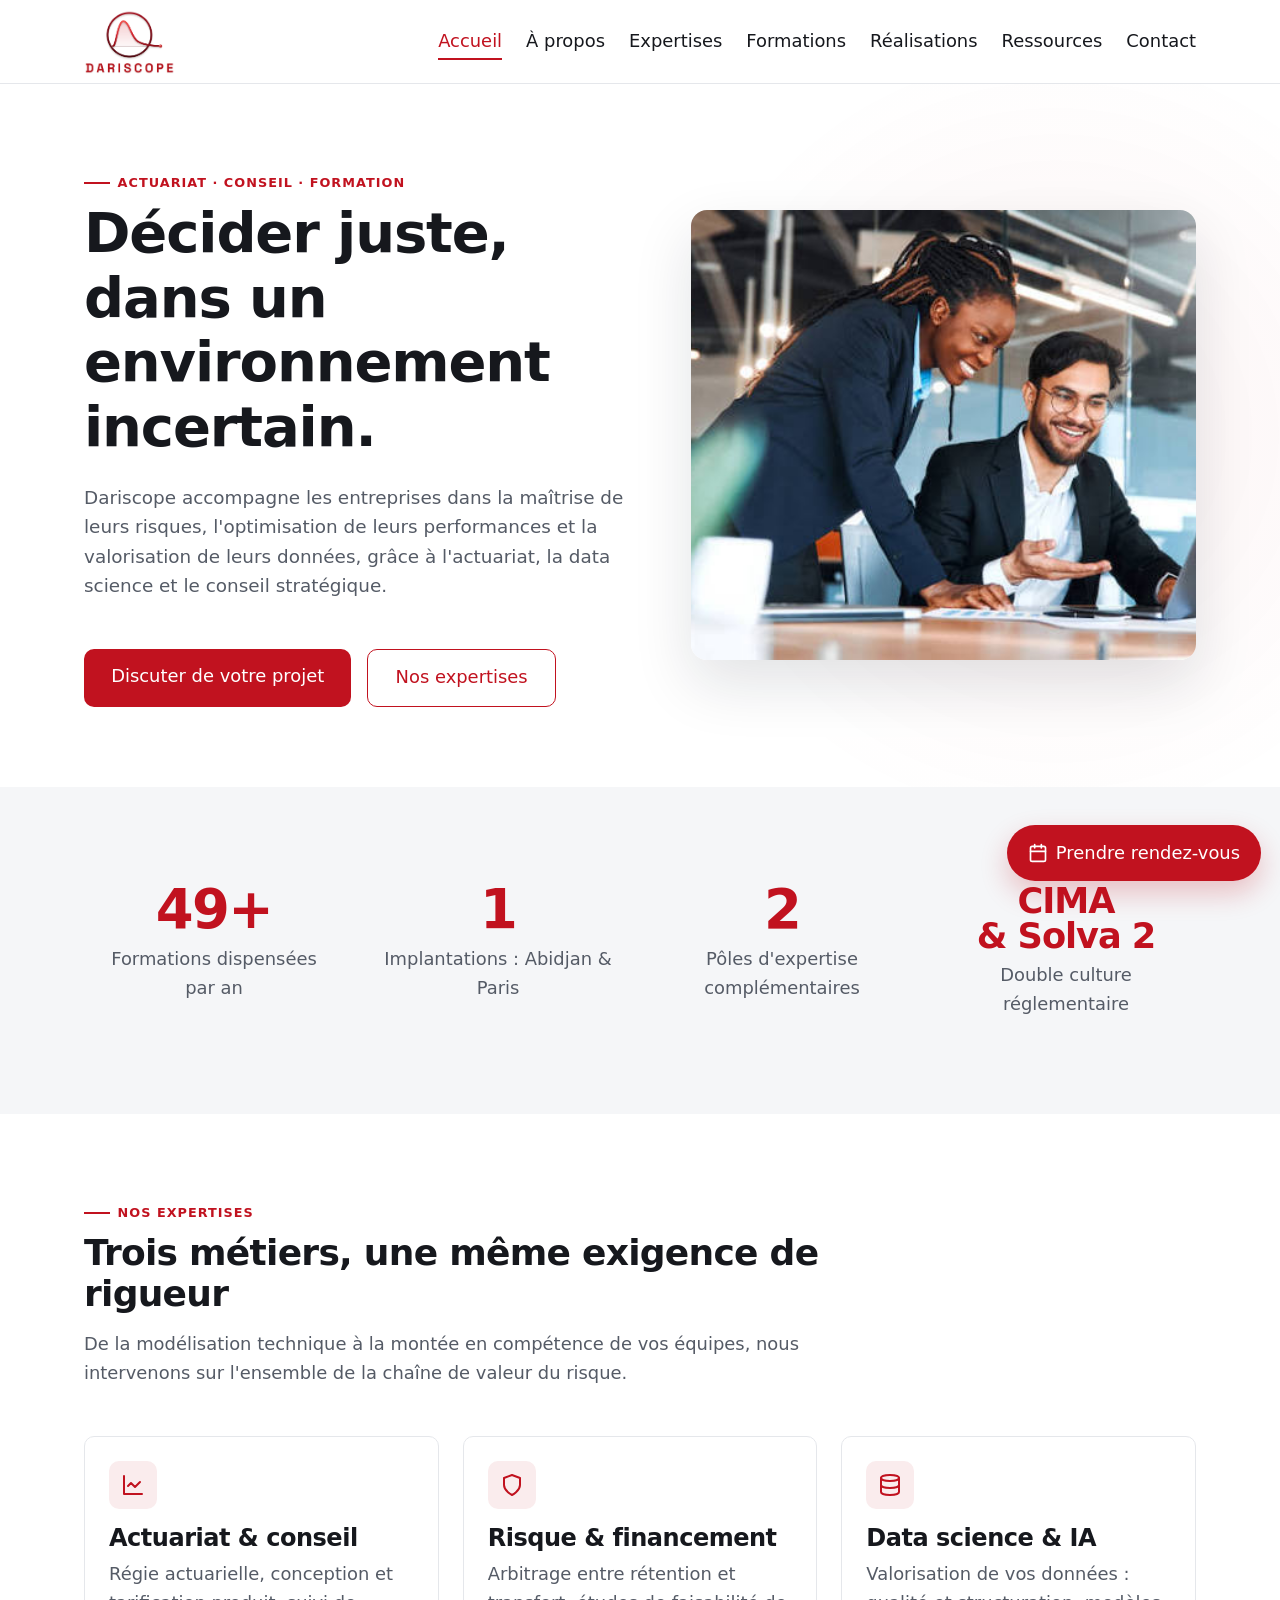
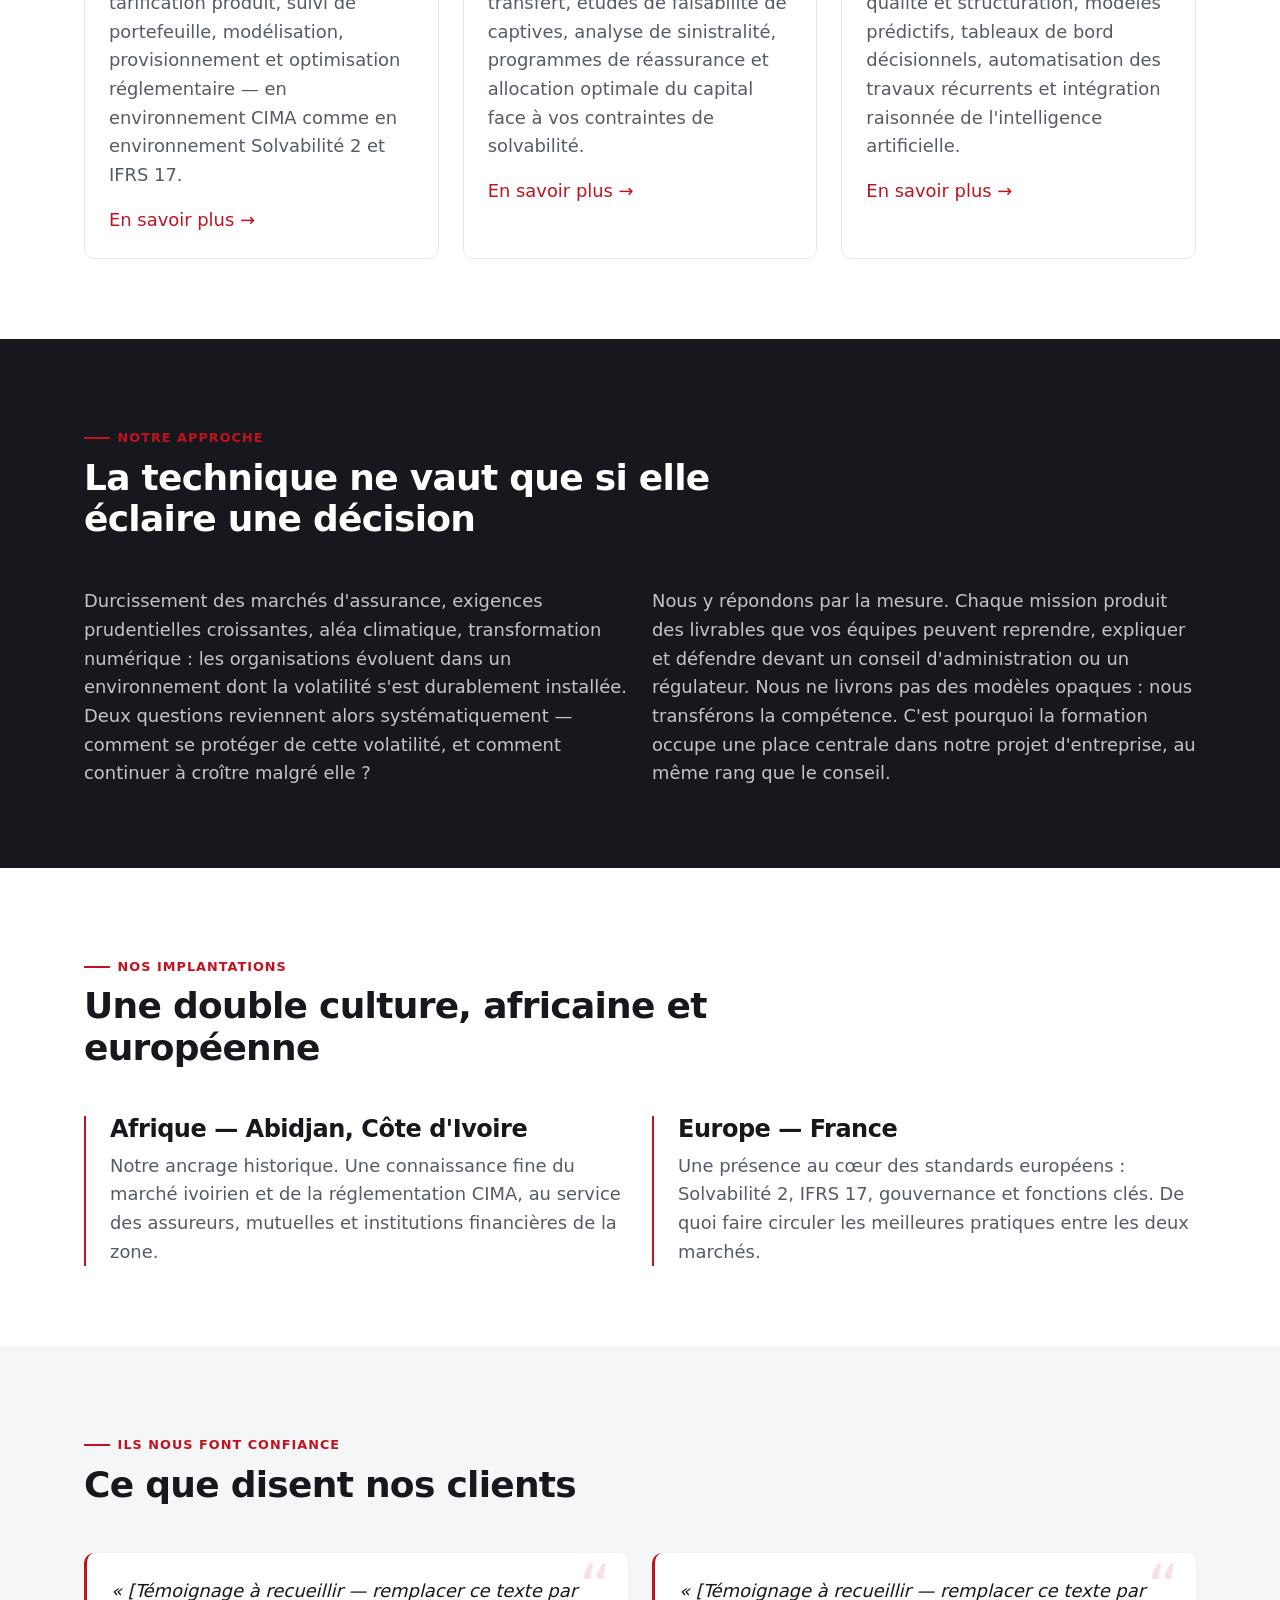
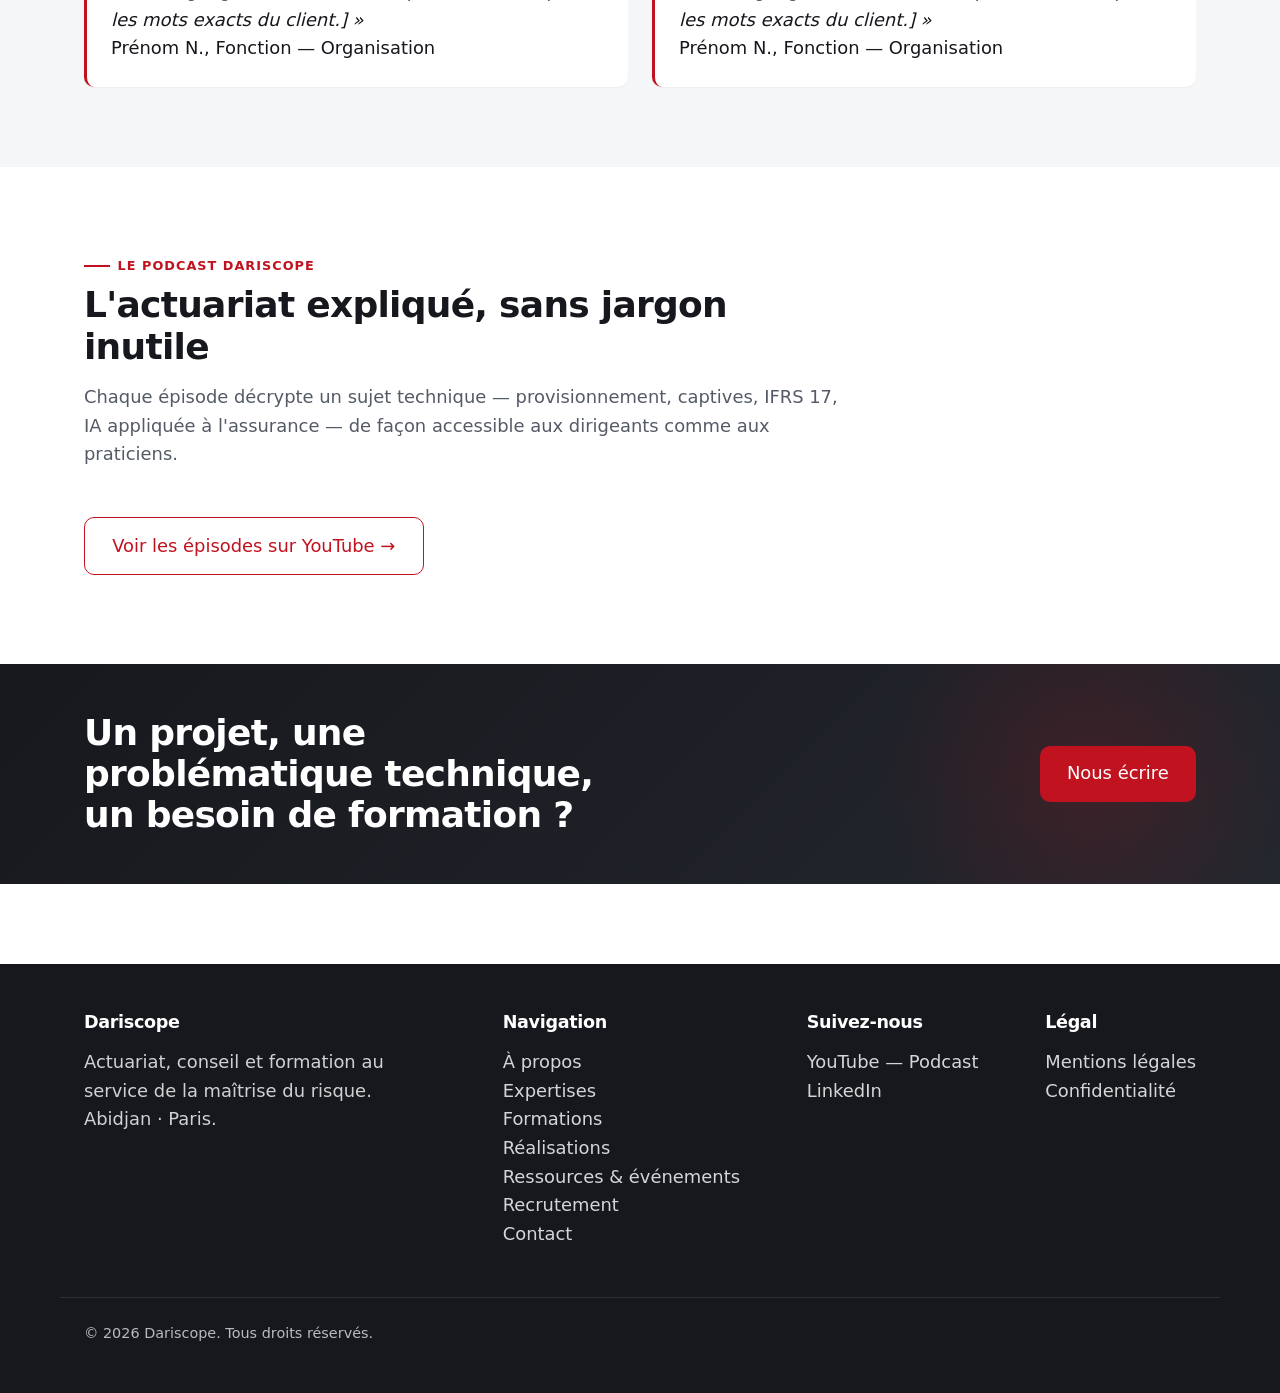
==== commit 7fd35ffe: "refactor: optimisation complete, corrections et effets pro" ====
--- a/index.html
+++ b/index.html
@@ -6,10 +6,21 @@
   <title>Dariscope — Actuariat, conseil et formation | Abidjan &amp; Paris</title>
   <meta name="description" content="Dariscope accompagne les entreprises dans la maîtrise de leurs risques, l'optimisation de leurs performances et la valorisation de leurs données : actuariat, data science et conseil stratégique.">
   <link rel="stylesheet" href="assets/css/style.css">
+  <!-- Favicon -->
+  <link rel="icon" type="image/png" href="assets/img/favicon.png">
+  <link rel="apple-touch-icon" href="assets/img/favicon.png">
+  <!-- Open Graph : aperçu au partage (WhatsApp, LinkedIn…) -->
+  <meta property="og:type" content="website">
+  <meta property="og:site_name" content="Dariscope">
+  <meta property="og:title" content="Dariscope — Actuariat, conseil et formation | Abidjan &amp; Paris">
+  <meta property="og:description" content="Dariscope accompagne les entreprises dans la maîtrise de leurs risques, l'optimisation de leurs performances et la valorisation de leurs données : actuariat, data science et conseil stratégique.">
+  <meta property="og:image" content="assets/img/og-image.jpg">
+  <meta property="og:url" content="https://www.dariscope.com/index.html">
+  <meta name="twitter:card" content="summary_large_image">
 </head>
 <body>
 
-  <!-- ═══════════════ HEADER — identique sur toutes les pages ═══════════════ -->
+    <!-- ═══════════════ HEADER (identique sur toutes les pages) ═══════════════ -->
   <header class="site-header">
     <div class="conteneur">
       <a href="index.html" class="logo">
@@ -23,7 +34,7 @@
           <li><a href="expertises.html">Expertises</a></li>
           <li><a href="formations.html">Formations</a></li>
           <li><a href="realisations.html">Réalisations</a></li>
-          <li><a href="recrutement.html">Recrutement</a></li>
+          <li><a href="ressources.html">Ressources</a></li>
           <li><a href="contact.html">Contact</a></li>
         </ul>
       </nav>
@@ -62,24 +73,24 @@
       <div class="conteneur">
         <div class="chiffres">
 
-          <div>
+          <div class="chiffre-bloc reveal">
             <div class="chiffre-valeur" data-target="50">0+</div>
-            <p class="chiffre-label">formations dispensées par an</p>
-          </div>
-
-          <div>
+            <p class="chiffre-label">Formations dispensées par an</p>
+          </div>
+
+          <div class="chiffre-bloc reveal" style="--delai: 100ms">
             <div class="chiffre-valeur" data-target="2">0</div>
-            <p class="chiffre-label">implantations : Abidjan &amp; Paris</p>
-          </div>
-
-          <div>
+            <p class="chiffre-label">Implantations : Abidjan &amp; Paris</p>
+          </div>
+
+          <div class="chiffre-bloc reveal" style="--delai: 200ms">
             <div class="chiffre-valeur" data-target="3">0</div>
-            <p class="chiffre-label">pôles d'expertise complémentaires</p>
-          </div>
-
-          <div>
-            <div class="chiffre-valeur">CIMA<br>&amp; S2</div>
-            <p class="chiffre-label">double culture réglementaire</p>
+            <p class="chiffre-label">Pôles d'expertise complémentaires</p>
+          </div>
+
+          <div class="chiffre-bloc reveal" style="--delai: 300ms">
+            <div class="chiffre-valeur" style="font-size: clamp(1.6rem, 1.2rem + 1.4vw, 2.2rem);">CIMA<br>&amp; Solva 2</div>
+            <p class="chiffre-label">Double culture réglementaire</p>
           </div>
 
         </div>
@@ -103,7 +114,12 @@
 
         <div class="grille grille--large">
 
-          <article class="carte">
+          <article class="carte reveal">
+            <div class="carte-icone">
+              <svg viewBox="0 0 24 24" fill="none" stroke="currentColor" stroke-width="2" stroke-linecap="round" stroke-linejoin="round" aria-hidden="true">
+                <path d="M3 3v18h18"></path><path d="m19 9-5 5-4-4-3 3"></path>
+              </svg>
+            </div>
             <h3>Actuariat &amp; conseil</h3>
             <p>
               Régie actuarielle, conception et tarification produit, suivi de portefeuille,
@@ -113,7 +129,12 @@
             <a href="expertises.html#actuariat" class="carte-lien">En savoir plus →</a>
           </article>
 
-          <article class="carte">
+          <article class="carte reveal" style="--delai: 120ms">
+            <div class="carte-icone">
+              <svg viewBox="0 0 24 24" fill="none" stroke="currentColor" stroke-width="2" stroke-linecap="round" stroke-linejoin="round" aria-hidden="true">
+                <path d="M12 22s8-4 8-10V5l-8-3-8 3v7c0 6 8 10 8 10z"></path>
+              </svg>
+            </div>
             <h3>Risque &amp; financement</h3>
             <p>
               Arbitrage entre rétention et transfert, études de faisabilité de captives,
@@ -123,7 +144,14 @@
             <a href="expertises.html#risque" class="carte-lien">En savoir plus →</a>
           </article>
 
-          <article class="carte">
+          <article class="carte reveal" style="--delai: 240ms">
+            <div class="carte-icone">
+              <svg viewBox="0 0 24 24" fill="none" stroke="currentColor" stroke-width="2" stroke-linecap="round" stroke-linejoin="round" aria-hidden="true">
+                <ellipse cx="12" cy="5" rx="9" ry="3"></ellipse>
+                <path d="M3 5v14c0 1.66 4 3 9 3s9-1.34 9-3V5"></path>
+                <path d="M3 12c0 1.66 4 3 9 3s9-1.34 9-3"></path>
+              </svg>
+            </div>
             <h3>Data science &amp; IA</h3>
             <p>
               Valorisation de vos données : qualité et structuration, modèles prédictifs,
@@ -238,7 +266,7 @@
             comme aux praticiens.
           </p>
         </div>
-        <a href="https://www.youtube.com/watch?v=mIyqtKutdzA"
+        <a href="https://www.youtube.com/channel/UCs9xaDjZs5DNwy4tMW8qfAw"
            class="bouton bouton--ligne"
            target="_blank" rel="noopener">
           Voir les épisodes sur YouTube →
@@ -256,7 +284,7 @@
 
   </main>
 
-  <!-- ═══════════════ FOOTER — identique sur toutes les pages ═══════════════ -->
+    <!-- ═══════════════ FOOTER (identique sur toutes les pages) ═══════════════ -->
   <footer class="site-footer">
     <div class="conteneur">
       <div>
@@ -273,6 +301,7 @@
           <li><a href="expertises.html">Expertises</a></li>
           <li><a href="formations.html">Formations</a></li>
           <li><a href="realisations.html">Réalisations</a></li>
+          <li><a href="ressources.html">Ressources &amp; événements</a></li>
           <li><a href="recrutement.html">Recrutement</a></li>
           <li><a href="contact.html">Contact</a></li>
         </ul>
@@ -280,7 +309,7 @@
       <div>
         <h3>Suivez-nous</h3>
         <ul>
-          <li><a href="https://www.youtube.com/watch?v=mIyqtKutdzA" target="_blank" rel="noopener">YouTube — Podcast</a></li>
+          <li><a href="https://www.youtube.com/channel/UCs9xaDjZs5DNwy4tMW8qfAw" target="_blank" rel="noopener">YouTube — Podcast</a></li>
           <li><a href="https://www.linkedin.com/company/dariscope" target="_blank" rel="noopener">LinkedIn</a></li>
         </ul>
       </div>
@@ -297,6 +326,26 @@
     </div>
   </footer>
 
-  <script src="assets/js/main.js"></script>
+<!-- ═══════════════ BULLE PRISE DE RENDEZ-VOUS ═══════════════
+       ⚠ Remplace l'URL par ton vrai lien Calendly.
+  -->
+  <!-- ═══════════════ BULLE PRISE DE RENDEZ-VOUS ═══════════════
+       ⚠ Remplace l'URL par ton vrai lien Calendly.
+  -->
+  <a href="https://calendly.com/dariscope-group/"
+     class="rdv-bulle"
+     target="_blank" rel="noopener"
+     aria-label="Prendre rendez-vous avec Dariscope">
+    <svg viewBox="0 0 24 24" fill="none" stroke="currentColor" stroke-width="2"
+         stroke-linecap="round" stroke-linejoin="round" aria-hidden="true">
+      <rect x="3" y="4" width="18" height="18" rx="2"></rect>
+      <line x1="16" y1="2" x2="16" y2="6"></line>
+      <line x1="8" y1="2" x2="8" y2="6"></line>
+      <line x1="3" y1="10" x2="21" y2="10"></line>
+    </svg>
+    <span class="rdv-texte">Prendre rendez-vous</span>
+  </a>
+
+<script src="assets/js/main.js"></script>
 </body>
 </html>
--- a/assets/css/style.css
+++ b/assets/css/style.css
@@ -1,24 +1,40 @@
+/* ==========================================================================
+   DARISCOPE — Feuille de style
+   --------------------------------------------------------------------------
+   Sommaire :
+    1. Variables (charte)          8. Sections          15. Témoignages
+    2. Police                      9. Grille            16. Partenaires
+    3. Reset                      10. Carte             17. Implantations
+    4. Base + conteneur           11. Hero              18. CTA
+    5. Header + navigation        12. Boutons          19-21. Pages intérieures
+    6. Footer                     13. Chiffres clés     22-39. Composants
+    7. Media queries header       14. Équipe            40. Effets « wow »
+   ========================================================================== */
+
 /* ==========================================================================
    1. VARIABLES — la charte Dariscope, centralisée
    ========================================================================== */
 :root {
   /* Couleurs (rouge de travail — à remplacer par ton rouge exact plus tard) */
   --rouge: #C1121F;
-  --rouge-fonce: #9E0E19;   /* survol des boutons */
-  --encre: #16181D;         /* texte principal (presque noir, plus doux) */
-  --gris-texte: #555B66;    /* texte secondaire */
-  --gris-clair: #F5F6F8;    /* fonds de sections alternées */
-  --bordure: #E5E7EB;       /* lignes de séparation */
+  --rouge-fonce: #9E0E19;
+  --rouge-clair: #E23744;
+  --encre: #16181D;
+  --encre-clair: #24272E;
+  --gris-texte: #555B66;
+  --gris-clair: #F5F6F8;
+  --gris-clair-2: #ECEEF2;
+  --bordure: #E5E7EB;
   --blanc: #FFFFFF;
 
   /* Typographie */
-  --police: "Space Grotesk", system-ui, -apple-system, Segoe UI, Roboto, sans-serif;
+  --police: "Space Grotesk", system-ui, -apple-system, "Segoe UI", Roboto, sans-serif;
   --fs-base: clamp(1rem, 0.96rem + 0.2vw, 1.125rem);
   --fs-h1:   clamp(2rem, 1.4rem + 3vw, 3.5rem);
   --fs-h2:   clamp(1.5rem, 1.2rem + 1.5vw, 2.25rem);
   --fs-h3:   clamp(1.2rem, 1.1rem + 0.6vw, 1.5rem);
 
-  /* Espacements (échelle cohérente) */
+  /* Espacements */
   --espace-xs: 0.5rem;
   --espace-sm: 1rem;
   --espace-md: 1.5rem;
@@ -26,11 +42,18 @@
   --espace-xl: 5rem;
 
   /* Divers */
-  --largeur-max: 1160px;   /* largeur maximale du contenu */
-  --rayon: 8px;            /* arrondi des boutons/cartes */
-
-
-  --transition: 200ms ease;
+  --largeur-max: 1160px;
+  --rayon: 10px;
+  --rayon-lg: 16px;
+  --transition: 220ms cubic-bezier(0.22, 1, 0.36, 1);
+  --transition-lente: 500ms cubic-bezier(0.22, 1, 0.36, 1);
+
+  /* Ombres — une échelle cohérente, clé d'un rendu pro */
+  --ombre-xs: 0 1px 2px rgba(16, 24, 40, 0.04);
+  --ombre-sm: 0 4px 12px rgba(16, 24, 40, 0.06);
+  --ombre-md: 0 12px 28px rgba(16, 24, 40, 0.08);
+  --ombre-lg: 0 24px 60px rgba(16, 24, 40, 0.12);
+  --ombre-rouge: 0 12px 28px rgba(193, 18, 31, 0.24);
 }
 
 /* ==========================================================================
@@ -40,7 +63,7 @@
   font-family: "Space Grotesk";
   src: url("../fonts/space-grotesk-400.woff2") format("woff2");
   font-weight: 400;
-  font-display: swap;   /* affiche un texte de secours en attendant la police */
+  font-display: swap;
 }
 @font-face {
   font-family: "Space Grotesk";
@@ -56,15 +79,15 @@
 }
 
 /* ==========================================================================
-   3. RESET moderne — repartir sur une base saine
+   3. RESET moderne
    ========================================================================== */
 *, *::before, *::after {
-  box-sizing: border-box;   /* la largeur inclut padding et bordure : plus intuitif */
+  box-sizing: border-box;
   margin: 0;
   padding: 0;
 }
 img {
-  max-width: 100%;   /* une image ne déborde jamais de son conteneur */
+  max-width: 100%;
   display: block;
 }
 a {
@@ -73,6 +96,15 @@
 }
 ul {
   list-style: none;
+}
+:focus-visible {
+  outline: 2px solid var(--rouge);
+  outline-offset: 3px;
+  border-radius: 3px;
+}
+html { scroll-behavior: smooth; }
+@media (prefers-reduced-motion: reduce) {
+  html { scroll-behavior: auto; }
 }
 
 /* ==========================================================================
@@ -84,16 +116,19 @@
   line-height: 1.6;
   color: var(--encre);
   background: var(--blanc);
+  -webkit-font-smoothing: antialiased;
+  text-rendering: optimizeLegibility;
+  overflow-x: hidden;
 }
 h1, h2, h3 {
-  line-height: 1.2;
+  line-height: 1.15;
   font-weight: 700;
+  letter-spacing: -0.02em;
 }
 h1 { font-size: var(--fs-h1); }
 h2 { font-size: var(--fs-h2); }
 h3 { font-size: var(--fs-h3); }
 
-/* Conteneur centré et respirant, réutilisé partout */
 .conteneur {
   width: 100%;
   max-width: var(--largeur-max);
@@ -101,42 +136,67 @@
   padding-inline: var(--espace-md);
 }
 
-/* Bouton réutilisable */
+/* Bouton réutilisable — avec effet de brillance au survol */
 .bouton {
+  position: relative;
   display: inline-block;
   background: var(--rouge);
   color: var(--blanc);
   font-weight: 500;
-  padding: 0.8rem 1.6rem;
+  padding: 0.85rem 1.7rem;
   border-radius: var(--rayon);
-  transition: background var(--transition);
+  transition: background var(--transition), transform var(--transition), box-shadow var(--transition);
+  overflow: hidden;
+  isolation: isolate;
+}
+.bouton::after {
+  content: "";
+  position: absolute;
+  inset: 0;
+  background: linear-gradient(120deg, transparent 30%, rgba(255,255,255,0.25) 50%, transparent 70%);
+  transform: translateX(-120%);
+  transition: transform 700ms ease;
+  z-index: -1;
 }
 .bouton:hover {
   background: var(--rouge-fonce);
-}
+  transform: translateY(-2px);
+  box-shadow: var(--ombre-rouge);
+}
+.bouton:hover::after { transform: translateX(120%); }
+.bouton:active { transform: translateY(0); }
 
 /* ==========================================================================
    5. HEADER + NAVIGATION
    ========================================================================== */
 .site-header {
-  position: sticky;   /* le header reste visible en haut au défilement */
+  position: sticky;
   top: 0;
   z-index: 100;
-  background: var(--blanc);
+  background: rgba(255, 255, 255, 0.85);
+  backdrop-filter: saturate(180%) blur(12px);
+  -webkit-backdrop-filter: saturate(180%) blur(12px);
   border-bottom: 1px solid var(--bordure);
+  transition: box-shadow var(--transition), background var(--transition);
+}
+/* Ombre douce qui apparaît quand on défile (classe posée par le JS) */
+.site-header.est-defile {
+  box-shadow: var(--ombre-sm);
+  background: rgba(255, 255, 255, 0.95);
 }
 .site-header .conteneur {
   display: flex;
   align-items: center;
   justify-content: space-between;
-  padding-block: var(--espace-sm);
+  padding-block: 0.6rem;
 }
 .logo img {
-  height:80px;
-  width: 10;
-}
-
-/* Bouton hamburger — visible sur mobile uniquement */
+  height: 64px;
+  width: auto;               /* CORRIGÉ : plus de déformation */
+  transition: transform var(--transition);
+}
+.logo:hover img { transform: scale(1.04); }
+
 .menu-toggle {
   background: none;
   border: none;
@@ -144,9 +204,12 @@
   font-size: 1.6rem;
   color: var(--encre);
   line-height: 1;
-}
-
-/* Menu — sur mobile : caché, puis déroulé sous le header quand ouvert */
+  padding: 0.25rem 0.5rem;
+  border-radius: var(--rayon);
+  transition: background var(--transition);
+}
+.menu-toggle:hover { background: var(--gris-clair); }
+
 .nav-menu {
   display: none;
   position: absolute;
@@ -157,20 +220,33 @@
   gap: var(--espace-sm);
   background: var(--blanc);
   border-bottom: 1px solid var(--bordure);
+  box-shadow: var(--ombre-md);
   padding: var(--espace-md);
 }
-.nav-menu.is-open {
-  display: flex;   /* la classe ajoutée par le JS rend le menu visible */
-}
+.nav-menu.is-open { display: flex; }
 .nav-menu a {
+  position: relative;
   font-weight: 500;
   padding: 0.4rem 0;
   transition: color var(--transition);
 }
+/* Soulignement animé qui grandit depuis la gauche */
+.nav-menu a::after {
+  content: "";
+  position: absolute;
+  left: 0;
+  bottom: -2px;
+  height: 2px;
+  width: 100%;
+  background: var(--rouge);
+  transform: scaleX(0);
+  transform-origin: left;
+  transition: transform var(--transition);
+}
 .nav-menu a:hover,
-.nav-menu a.actif {
-  color: var(--rouge);
-}
+.nav-menu a.actif { color: var(--rouge); }
+.nav-menu a:hover::after,
+.nav-menu a.actif::after { transform: scaleX(1); }
 
 /* ==========================================================================
    6. FOOTER
@@ -193,10 +269,14 @@
 }
 .site-footer a {
   color: var(--blanc);
-  opacity: 0.85;
-  transition: opacity var(--transition);
-}
-.site-footer a:hover { opacity: 1; }
+  opacity: 0.82;
+  transition: opacity var(--transition), padding-left var(--transition), color var(--transition);
+}
+.site-footer li a:hover {
+  opacity: 1;
+  color: var(--rouge-clair);
+  padding-left: 4px;
+}
 .footer-bas {
   border-top: 1px solid rgba(255,255,255,0.15);
   margin-top: var(--espace-lg);
@@ -207,28 +287,24 @@
 }
 
 /* ==========================================================================
-   7. GRAND ÉCRAN — ajustements à partir de 768px (mobile-first)
+   7. GRAND ÉCRAN — header à partir de 768px
    ========================================================================== */
 @media (min-width: 768px) {
-  .menu-toggle {
-    display: none;   /* plus de hamburger sur ordinateur */
-  }
+  .menu-toggle { display: none; }
   .nav-menu {
-    display: flex;    /* menu horizontal, toujours visible */
+    display: flex;
     position: static;
     flex-direction: row;
     gap: var(--espace-md);
     background: none;
     border: none;
+    box-shadow: none;
     padding: 0;
   }
 }
 
-
-
-
-/* ==========================================================================
-   8. SECTIONS — rythme vertical du site
+/* ==========================================================================
+   8. SECTIONS — rythme vertical
    ========================================================================== */
 .section { padding-block: var(--espace-xl); }
 .section--gris   { background: var(--gris-clair); }
@@ -239,7 +315,9 @@
 .section-entete h2 { margin-bottom: var(--espace-sm); }
 
 .surtitre {
-  display: block;
+  display: inline-flex;
+  align-items: center;
+  gap: 0.5rem;
   text-transform: uppercase;
   letter-spacing: 0.08em;
   font-size: 0.8rem;
@@ -247,14 +325,23 @@
   color: var(--rouge);
   margin-bottom: var(--espace-xs);
 }
+/* Petit trait rouge devant le surtitre — signature discrète */
+.surtitre::before {
+  content: "";
+  width: 1.6rem;
+  height: 2px;
+  background: var(--rouge);
+  display: inline-block;
+}
 .texte-secondaire { color: var(--gris-texte); }
 .centre { text-align: center; }
-
-/* Décalage pour que les ancres ne passent pas sous le header collant */
+.centre.section-entete { margin-inline: auto; }
+.centre .surtitre { justify-content: center; }
+
 [id] { scroll-margin-top: 90px; }
 
 /* ==========================================================================
-   9. GRILLE UNIVERSELLE — s'adapte au nombre d'éléments
+   9. GRILLE UNIVERSELLE
    ========================================================================== */
 .grille {
   display: grid;
@@ -267,32 +354,73 @@
    10. CARTE — brique de base réutilisable
    ========================================================================== */
 .carte {
+  position: relative;
   background: var(--blanc);
   border: 1px solid var(--bordure);
   border-radius: var(--rayon);
   padding: var(--espace-md);
   transition: transform var(--transition), box-shadow var(--transition), border-color var(--transition);
+  overflow: hidden;
+}
+/* Liseré rouge qui se révèle en haut de la carte au survol */
+.carte::before {
+  content: "";
+  position: absolute;
+  top: 0;
+  left: 0;
+  right: 0;
+  height: 3px;
+  background: linear-gradient(90deg, var(--rouge), var(--rouge-clair));
+  transform: scaleX(0);
+  transform-origin: left;
+  transition: transform var(--transition);
 }
 .carte:hover {
-  transform: translateY(-3px);
-  border-color: var(--rouge);
-  box-shadow: 0 8px 24px rgba(0,0,0,0.06);
-}
+  transform: translateY(-6px);
+  border-color: transparent;
+  box-shadow: var(--ombre-md);
+}
+.carte:hover::before { transform: scaleX(1); }
 .carte h3 { margin-bottom: var(--espace-xs); }
 .carte p  { color: var(--gris-texte); }
 .carte-lien {
-  display: inline-block;
+  display: inline-flex;
+  align-items: center;
+  gap: 0.3rem;
   margin-top: var(--espace-sm);
   color: var(--rouge);
   font-weight: 500;
-}
-.carte-lien:hover { text-decoration: underline; }
+  transition: gap var(--transition);
+}
+.carte-lien:hover { gap: 0.6rem; text-decoration: underline; }
 
 /* ==========================================================================
    11. HERO — section d'accroche
    ========================================================================== */
-.hero { padding-block: var(--espace-xl); }
-.hero .conteneur { display: grid; gap: var(--espace-lg); align-items: center; }
+.hero {
+  padding-block: var(--espace-xl);
+  position: relative;
+  overflow: hidden;
+}
+/* Dégradé décoratif très doux en fond de hero */
+.hero::before {
+  content: "";
+  position: absolute;
+  top: -20%;
+  right: -10%;
+  width: 55%;
+  height: 140%;
+  background: radial-gradient(circle, rgba(193,18,31,0.06) 0%, transparent 65%);
+  pointer-events: none;
+  z-index: 0;
+}
+.hero .conteneur {
+  position: relative;
+  z-index: 1;
+  display: grid;
+  gap: var(--espace-lg);
+  align-items: center;
+}
 .hero h1 { margin-bottom: var(--espace-md); }
 .hero-accroche { font-size: 1.15rem; color: var(--gris-texte); max-width: 40rem; }
 .hero-actions {
@@ -301,60 +429,27 @@
   gap: var(--espace-sm);
   margin-top: var(--espace-lg);
 }
+.hero-image {
+  animation: apparition-hero 0.9s cubic-bezier(0.22, 1, 0.36, 1) both;
+}
 .hero-image img {
-  border-radius: var(--rayon);
+  border-radius: var(--rayon-lg);
   aspect-ratio: 4 / 3;
   object-fit: cover;
   width: 100%;
+  box-shadow: var(--ombre-lg);
+  transition: transform var(--transition-lente), filter var(--transition-lente);
+}
+.hero-image:hover img { transform: scale(1.03); filter: brightness(1.04); }
+@keyframes apparition-hero {
+  from { opacity: 0; transform: translateY(40px); }
+  to   { opacity: 1; transform: translateY(0); }
 }
 @media (min-width: 900px) {
   .hero .conteneur { grid-template-columns: 1.05fr 0.95fr; }
 }
-
-
-
-/* ==========================================================================
-   + animation de limage hero ci dessous apres avoir animé les chiffres clé ci dessus
-   ========================================================================== */
-
-
-.hero-image {
-  animation: apparition-hero 0.8s cubic-bezier(0.22, 1, 0.36, 1);
-}
-
-.hero-image img {
-  border-radius: var(--rayon);
-  aspect-ratio: 4 / 3;
-  object-fit: cover;
-  width: 100%;
-  transition: transform 0.5s ease, filter 0.5s ease;
-}
-
-
-/* Effet au passage souris */
-.hero-image:hover img {
-  transform: scale(1.03);
-  filter: brightness(1.05);
-}
-
-
-/* Apparition professionnelle */
-@keyframes apparition-hero {
-
-  from {
-    opacity: 0;
-    transform: translateY(40px);
-  }
-
-  to {
-    opacity: 1;
-    transform: translateY(0);
-  }
-
-}
-
-.hero-image img {
-  box-shadow: 0 20px 60px rgba(0,0,0,0.12);
+@media (prefers-reduced-motion: reduce) {
+  .hero-image { animation: none; }
 }
 
 /* ==========================================================================
@@ -365,7 +460,16 @@
   color: var(--rouge);
   border: 1.5px solid var(--rouge);
 }
+.bouton--ligne::after { display: none; }
 .bouton--ligne:hover { background: var(--rouge); color: var(--blanc); }
+/* Variante contour sur fond sombre */
+.section--sombre .bouton--ligne,
+.cta .bouton--ligne {
+  color: var(--blanc);
+  border-color: rgba(255,255,255,0.5);
+}
+.section--sombre .bouton--ligne:hover,
+.cta .bouton--ligne:hover { background: var(--blanc); color: var(--encre); border-color: var(--blanc); }
 
 /* ==========================================================================
    13. CHIFFRES CLÉS
@@ -376,24 +480,15 @@
   grid-template-columns: repeat(auto-fit, minmax(170px, 1fr));
   text-align: center;
 }
+.chiffre-bloc { padding: var(--espace-sm); }
 .chiffre-valeur {
-  font-size: clamp(2rem, 1.5rem + 2vw, 3rem);
+  font-size: clamp(2.2rem, 1.5rem + 2.5vw, 3.4rem);
   font-weight: 700;
   color: var(--rouge);
   line-height: 1;
+  letter-spacing: -0.03em;
 }
 .chiffre-label { color: var(--gris-texte); margin-top: var(--espace-xs); }
-
-.chiffre-valeur{
-    opacity:0;
-    transform:translateY(20px);
-    transition:opacity .6s ease, transform .6s ease;
-}
-
-.chiffre-valeur.visible{
-    opacity:1;
-    transform:translateY(0);
-}
 
 /* ==========================================================================
    14. ÉQUIPE
@@ -404,7 +499,9 @@
   object-fit: cover;
   border-radius: var(--rayon);
   margin-bottom: var(--espace-sm);
-}
+  transition: transform var(--transition-lente);
+}
+.membre:hover img { transform: scale(1.02); }
 .membre-role { color: var(--rouge); font-weight: 500; font-size: 0.95rem; }
 .membre-bio  { color: var(--gris-texte); margin-top: var(--espace-xs); }
 
@@ -412,12 +509,27 @@
    15. TÉMOIGNAGES
    ========================================================================== */
 .temoignage {
+  position: relative;
   background: var(--blanc);
   border-left: 3px solid var(--rouge);
   border-radius: var(--rayon);
   padding: var(--espace-md);
-}
-.temoignage blockquote { font-style: italic; }
+  box-shadow: var(--ombre-xs);
+  transition: transform var(--transition), box-shadow var(--transition);
+}
+.temoignage:hover { transform: translateY(-4px); box-shadow: var(--ombre-sm); }
+/* Grand guillemet décoratif */
+.temoignage::before {
+  content: "\201C";
+  position: absolute;
+  top: 0.2rem;
+  right: 1rem;
+  font-size: 4rem;
+  line-height: 1;
+  color: var(--rouge);
+  opacity: 0.12;
+}
+.temoignage blockquote { font-style: italic; position: relative; z-index: 1; }
 .temoignage cite {
   display: block;
   margin-top: var(--espace-sm);
@@ -441,21 +553,43 @@
   width: auto;
   filter: grayscale(1);
   opacity: 0.55;
-  transition: filter var(--transition), opacity var(--transition);
-}
-.partenaires img:hover { filter: none; opacity: 1; }
+  transition: filter var(--transition), opacity var(--transition), transform var(--transition);
+}
+.partenaires img:hover { filter: none; opacity: 1; transform: scale(1.05); }
 
 /* ==========================================================================
    17. IMPLANTATIONS
    ========================================================================== */
-.implantation { border-left: 2px solid var(--rouge); padding-left: var(--espace-md); }
+.implantation {
+  border-left: 2px solid var(--rouge);
+  padding-left: var(--espace-md);
+  transition: padding-left var(--transition);
+}
+.implantation:hover { padding-left: calc(var(--espace-md) + 4px); }
 .implantation h3 { margin-bottom: var(--espace-xs); }
 
 /* ==========================================================================
    18. BANDEAU D'APPEL À L'ACTION
    ========================================================================== */
-.cta { background: var(--encre); color: var(--blanc); padding-block: var(--espace-lg); }
+.cta {
+  background: linear-gradient(135deg, var(--encre) 0%, var(--encre-clair) 100%);
+  color: var(--blanc);
+  padding-block: var(--espace-lg);
+  position: relative;
+  overflow: hidden;
+}
+.cta::before {
+  content: "";
+  position: absolute;
+  top: -50%;
+  right: -5%;
+  width: 40%;
+  height: 200%;
+  background: radial-gradient(circle, rgba(193,18,31,0.18) 0%, transparent 60%);
+  pointer-events: none;
+}
 .cta .conteneur {
+  position: relative;
   display: flex;
   flex-wrap: wrap;
   align-items: center;
@@ -463,22 +597,6 @@
   gap: var(--espace-md);
 }
 .cta h2 { max-width: 34rem; }
-
-
-
-
-
-
-
-
-
-
-
-
-
-
-
-
 
 /* ==========================================================================
    19. EN-TÊTE DE PAGE INTÉRIEURE
@@ -507,12 +625,17 @@
   padding: 0.45rem 1.1rem;
   font-size: 0.95rem;
   font-weight: 500;
-  transition: border-color var(--transition), color var(--transition);
-}
-.sommaire a:hover { border-color: var(--rouge); color: var(--rouge); }
-
-/* ==========================================================================
-   21. LISTE À FLÈCHES — réutilisable partout
+  transition: border-color var(--transition), color var(--transition), transform var(--transition), box-shadow var(--transition);
+}
+.sommaire a:hover {
+  border-color: var(--rouge);
+  color: var(--rouge);
+  transform: translateY(-2px);
+  box-shadow: var(--ombre-xs);
+}
+
+/* ==========================================================================
+   21. LISTE À FLÈCHES
    ========================================================================== */
 .liste-fleches { display: grid; gap: var(--espace-xs); }
 .liste-fleches li {
@@ -528,24 +651,21 @@
   font-weight: 700;
 }
 
-
-/* ==========================================================================
-   22. BLOC DUO — texte + image côte à côte, réutilisable
+/* ==========================================================================
+   22. BLOC DUO — texte + image côte à côte
    ========================================================================== */
 .bloc-duo { display: grid; gap: var(--espace-lg); align-items: center; }
 .bloc-duo img {
   width: 100%;
-  border-radius: var(--rayon);
+  border-radius: var(--rayon-lg);
   aspect-ratio: 4 / 3;
   object-fit: cover;
+  box-shadow: var(--ombre-md);
 }
 @media (min-width: 900px) {
   .bloc-duo { grid-template-columns: 1fr 1fr; }
   .bloc-duo--inverse > *:first-child { order: 2; }
 }
-
-
-
 
 /* ==========================================================================
    23. FORMATIONS
@@ -570,7 +690,6 @@
 .formation h3 { font-size: 1.05rem; }
 .formation p  { font-size: 0.95rem; }
 
-/* Échelle de niveaux */
 .echelle {
   display: flex;
   flex-wrap: wrap;
@@ -581,28 +700,19 @@
 .echelle-item strong { display: block; }
 .echelle-item span { color: var(--gris-texte); font-size: 0.95rem; }
 
-
-
-
-
-
-
-
 /* ==========================================================================
    24. RÉVÉLATION AU DÉFILEMENT
-   Le masquage ne s'applique QUE si le JS a ajouté la classe .js
    ========================================================================== */
 .js .reveal {
   opacity: 0;
-  transform: translateY(18px);
-  transition: opacity 600ms ease, transform 600ms ease;
+  transform: translateY(24px);
+  transition: opacity 700ms cubic-bezier(0.22, 1, 0.36, 1), transform 700ms cubic-bezier(0.22, 1, 0.36, 1);
   transition-delay: var(--delai, 0ms);
 }
 .js .reveal.est-visible {
   opacity: 1;
   transform: none;
 }
-/* Respect du réglage système "réduire les animations" */
 @media (prefers-reduced-motion: reduce) {
   .js .reveal { opacity: 1; transform: none; transition: none; }
 }
@@ -615,7 +725,8 @@
   max-width: 380px;
   aspect-ratio: 4 / 5;
   object-fit: cover;
-  border-radius: var(--rayon);
+  border-radius: var(--rayon-lg);
+  box-shadow: var(--ombre-md);
 }
 .membre-nom { font-size: 1.05rem; margin-bottom: 0.15rem; }
 .badge--neutre {
@@ -633,12 +744,13 @@
    26. VALEURS NUMÉROTÉES
    ========================================================================== */
 .valeur-num {
-  font-size: 2.2rem;
+  font-size: 2.4rem;
   font-weight: 700;
   color: var(--rouge);
-  opacity: 0.3;
+  opacity: 0.28;
   line-height: 1;
   margin-bottom: var(--espace-xs);
+  letter-spacing: -0.03em;
 }
 
 /* ==========================================================================
@@ -649,14 +761,10 @@
 .jalon-date { color: var(--rouge); font-weight: 700; }
 .jalon p { color: var(--gris-texte); }
 
-
-
-
 /* ==========================================================================
    28. FORMULAIRE
    ========================================================================== */
 .formulaire { display: grid; gap: var(--espace-md); }
-
 .champs {
   display: grid;
   gap: var(--espace-sm);
@@ -664,10 +772,8 @@
 }
 .champ { display: grid; gap: 0.35rem; }
 .champ--large { grid-column: 1 / -1; }
-
 .champ label { font-weight: 500; font-size: 0.95rem; }
 .obligatoire { color: var(--rouge); }
-
 .champ input,
 .champ select,
 .champ textarea {
@@ -689,18 +795,14 @@
   box-shadow: 0 0 0 3px rgba(193, 18, 31, 0.12);
 }
 .champ textarea { min-height: 170px; resize: vertical; }
-
 button.bouton {
   border: none;
   cursor: pointer;
   font-family: inherit;
   font-size: 1rem;
 }
-
 .mention-rgpd { font-size: 0.88rem; color: var(--gris-texte); }
 .mention-rgpd a { color: var(--rouge); text-decoration: underline; }
-
-/* Champ anti-spam : invisible à l'écran, détecté par les robots */
 .pot-de-miel { position: absolute; left: -9999px; }
 
 /* ==========================================================================
@@ -710,22 +812,294 @@
 @media (min-width: 900px) {
   .contact-grille { grid-template-columns: 1.6fr 1fr; }
 }
-
 .coord-bloc { margin-bottom: var(--espace-md); }
 .coord-bloc strong { display: block; margin-bottom: 0.15rem; }
 .coord-bloc p, .coord-bloc a { color: var(--gris-texte); }
 .coord-bloc a:hover { color: var(--rouge); }
-
 .bouton--whatsapp { background: #25D366; color: #FFFFFF; }
-.bouton--whatsapp:hover { background: #1DA851; }
+.bouton--whatsapp::after { display: none; }
+.bouton--whatsapp:hover { background: #1DA851; box-shadow: 0 12px 28px rgba(37, 211, 102, 0.28); }
 
 /* ==========================================================================
    30. PAGE DE CONFIRMATION
    ========================================================================== */
-.confirmation { text-align: center; max-width: 34rem; margin-inline: auto; }
+.confirmation { text-align: center; max-width: 34rem; margin-inline: auto; padding-block: var(--espace-lg); }
 .confirmation-icone {
-  font-size: 3rem;
-  color: var(--rouge);
-  line-height: 1;
+  width: 5rem;
+  height: 5rem;
+  margin: 0 auto var(--espace-md);
+  border-radius: 50%;
+  background: rgba(193, 18, 31, 0.1);
+  color: var(--rouge);
+  font-size: 2.4rem;
+  display: grid;
+  place-items: center;
+  animation: pop-icone 0.6s cubic-bezier(0.22, 1, 0.36, 1) both;
+}
+@keyframes pop-icone {
+  0%   { transform: scale(0); opacity: 0; }
+  60%  { transform: scale(1.15); }
+  100% { transform: scale(1); opacity: 1; }
+}
+@media (prefers-reduced-motion: reduce) {
+  .confirmation-icone { animation: none; }
+}
+
+/* ==========================================================================
+   31. ÉTUDES DE CAS
+   ========================================================================== */
+.etiquettes { display: flex; flex-wrap: wrap; gap: 0.35rem; margin-bottom: var(--espace-sm); }
+.cas-bloc { margin-top: var(--espace-sm); }
+.cas-label {
+  display: block;
+  font-size: 0.72rem;
+  font-weight: 700;
+  text-transform: uppercase;
+  letter-spacing: 0.06em;
+  color: var(--rouge);
+  margin-bottom: 0.15rem;
+}
+.cas-bloc p { color: var(--gris-texte); font-size: 0.95rem; }
+
+/* ==========================================================================
+   32. POSTES
+   ========================================================================== */
+.postes { display: grid; gap: var(--espace-sm); }
+.poste {
+  background: var(--blanc);
+  border: 1px solid var(--bordure);
+  border-radius: var(--rayon);
+  padding: var(--espace-md);
+  transition: border-color var(--transition), box-shadow var(--transition), transform var(--transition);
+}
+.poste:hover { border-color: var(--rouge); box-shadow: var(--ombre-sm); transform: translateY(-2px); }
+.poste-entete {
+  display: flex;
+  flex-wrap: wrap;
+  gap: var(--espace-sm);
+  justify-content: space-between;
+  align-items: baseline;
+}
+.poste-meta { color: var(--gris-texte); font-size: 0.9rem; }
+.poste p { color: var(--gris-texte); margin-top: var(--espace-xs); }
+
+/* ==========================================================================
+   33. ÉTAPES NUMÉROTÉES
+   ========================================================================== */
+.etapes { counter-reset: etape; display: grid; gap: var(--espace-md); }
+.etape { counter-increment: etape; position: relative; padding-left: 3.4rem; }
+.etape::before {
+  content: counter(etape);
+  position: absolute;
+  left: 0;
+  top: 0;
+  width: 2.4rem;
+  height: 2.4rem;
+  border-radius: 50%;
+  background: var(--rouge);
+  color: var(--blanc);
+  display: grid;
+  place-items: center;
+  font-weight: 700;
+  box-shadow: var(--ombre-rouge);
+}
+.etape h3 { margin-bottom: 0.15rem; }
+.etape p { color: var(--gris-texte); }
+.section--sombre .etape p { color: rgba(255,255,255,0.75); }
+
+/* ==========================================================================
+   34. CANDIDATURE — champ fichier
+   ========================================================================== */
+.champ-fichier {
+  border: 1.5px dashed var(--bordure);
+  border-radius: var(--rayon);
+  padding: var(--espace-md);
+  text-align: center;
+  transition: border-color var(--transition), background var(--transition);
+}
+.champ-fichier:hover { border-color: var(--rouge); background: rgba(193,18,31,0.02); }
+.champ-fichier input { border: none; padding: 0; }
+.champ-fichier small { color: var(--gris-texte); display: block; margin-top: var(--espace-xs); }
+
+/* ==========================================================================
+   35. RESSOURCES
+   ========================================================================== */
+.ressource { display: flex; flex-direction: column; height: 100%; }
+.ressource-type {
+  font-size: 0.72rem;
+  font-weight: 700;
+  text-transform: uppercase;
+  letter-spacing: 0.06em;
+  color: var(--rouge);
+  margin-bottom: var(--espace-xs);
+}
+.ressource h3 { font-size: 1.05rem; margin-bottom: var(--espace-xs); }
+.ressource p { color: var(--gris-texte); font-size: 0.95rem; flex-grow: 1; }
+.ressource-date { font-size: 0.85rem; color: var(--gris-texte); margin-top: var(--espace-sm); }
+
+.evenement { display: grid; grid-template-columns: auto 1fr; gap: var(--espace-md); align-items: start; }
+.evenement-date {
+  background: var(--rouge);
+  color: var(--blanc);
+  border-radius: var(--rayon);
+  padding: var(--espace-sm);
+  text-align: center;
+  min-width: 5rem;
+  box-shadow: var(--ombre-rouge);
+}
+.evenement-jour { font-size: 1.6rem; font-weight: 700; line-height: 1; }
+.evenement-mois { font-size: 0.8rem; text-transform: uppercase; letter-spacing: 0.05em; }
+.evenement-contenu h3 { margin-bottom: 0.15rem; }
+.evenement-contenu p { color: var(--gris-texte); }
+.evenement-lieu { font-size: 0.9rem; color: var(--rouge); font-weight: 500; margin-top: var(--espace-xs); }
+
+/* ==========================================================================
+   36. PAGES LÉGALES
+   ========================================================================== */
+.legal { max-width: 760px; }
+.legal h2 { margin-top: var(--espace-lg); margin-bottom: var(--espace-sm); }
+.legal h3 { margin-top: var(--espace-md); margin-bottom: var(--espace-xs); }
+.legal p, .legal li { color: var(--gris-texte); }
+.legal ul { margin-left: 1.2rem; list-style: disc; }
+.legal li { margin-bottom: 0.3rem; }
+.legal address { font-style: normal; color: var(--gris-texte); }
+.legal a { color: var(--rouge); text-decoration: underline; }
+.maj { font-size: 0.9rem; color: var(--gris-texte); margin-top: var(--espace-md); }
+.todo {
+  background: #FFF3F3;
+  color: var(--rouge);
+  border: 1px dashed var(--rouge);
+  border-radius: 4px;
+  padding: 0.05rem 0.35rem;
+  font-weight: 500;
+}
+
+/* ==========================================================================
+   37. BULLE DE PRISE DE RENDEZ-VOUS
+   ========================================================================== */
+.rdv-bulle {
+  position: fixed;
+  right: 1.2rem;
+  bottom: 1.2rem;
+  z-index: 200;
+  display: inline-flex;
+  align-items: center;
+  gap: 0.5rem;
+  background: var(--rouge);
+  color: var(--blanc);
+  font-weight: 500;
+  padding: 0.85rem 1.3rem;
+  border-radius: 999px;
+  box-shadow: var(--ombre-rouge);
+  transition: transform var(--transition), background var(--transition), box-shadow var(--transition);
+  animation: pulse-bulle 2.6s ease-in-out 1s 3;
+}
+.rdv-bulle:hover { background: var(--rouge-fonce); transform: translateY(-3px) scale(1.03); }
+.rdv-bulle svg { width: 20px; height: 20px; flex-shrink: 0; }
+/* Pulsation d'appel discrète (3 fois puis stop) */
+@keyframes pulse-bulle {
+  0%, 100% { box-shadow: var(--ombre-rouge); }
+  50%      { box-shadow: 0 12px 28px rgba(193,18,31,0.24), 0 0 0 10px rgba(193,18,31,0.08); }
+}
+@media (max-width: 480px) {
+  .rdv-bulle { padding: 0.9rem; }
+  .rdv-bulle .rdv-texte { display: none; }
+}
+@media (prefers-reduced-motion: reduce) {
+  .rdv-bulle { animation: none; }
+  .rdv-bulle:hover { transform: none; }
+}
+
+/* ==========================================================================
+   38. FONDS DÉCORATIFS (n'affectent jamais la lisibilité)
+   ========================================================================== */
+.page-entete--motif {
+  position: relative;
+  overflow: hidden;
+  background: linear-gradient(135deg, var(--gris-clair) 0%, var(--gris-clair-2) 100%);
+}
+.page-entete--motif::before {
+  content: "";
+  position: absolute;
+  inset: 0;
+  background-image:
+    radial-gradient(circle at 85% 20%, rgba(193,18,31,0.06) 0, transparent 38%),
+    radial-gradient(circle at 15% 90%, rgba(193,18,31,0.05) 0, transparent 42%);
+  pointer-events: none;
+}
+.page-entete--motif .conteneur { position: relative; z-index: 1; }
+
+/* Section avec image de fond transparente */
+.fond-image { position: relative; overflow: hidden; }
+.fond-image::before {
+  content: "";
+  position: absolute;
+  inset: 0;
+  background-image: var(--img-fond);
+  background-size: cover;
+  background-position: center;
+  background-attachment: fixed;
+  opacity: 0.08;              /* CORRIGÉ : image très effacée, texte lisible */
+  pointer-events: none;
+}
+.fond-image > * { position: relative; z-index: 1; }
+.section--sombre.fond-image::before { opacity: 0.14; }
+@media (max-width: 768px), (prefers-reduced-motion: reduce) {
+  .fond-image::before { background-attachment: scroll; }
+}
+
+/* ==========================================================================
+   39. LIEN FICHE PDF DANS LES BLOCS FORMATION
+   ========================================================================== */
+.formation-pdf {
+  display: inline-flex;
+  align-items: center;
+  gap: 0.4rem;
+  margin-top: var(--espace-sm);
+  font-size: 0.9rem;
+  font-weight: 500;
+  color: var(--rouge);
+  transition: gap var(--transition);
+}
+.formation-pdf svg { width: 16px; height: 16px; flex-shrink: 0; }  /* CORRIGÉ : 16px */
+.formation-pdf:hover { gap: 0.6rem; text-decoration: underline; }
+.carte.formation { display: flex; flex-direction: column; }
+.carte.formation .formation-pdf { margin-top: auto; padding-top: var(--espace-sm); }
+
+/* ==========================================================================
+   40. EFFETS « WOW » — apparition de page + micro-interactions
+   ========================================================================== */
+
+/* Apparition douce de tout le contenu au chargement (sobre, une seule fois) */
+.js body { opacity: 0; animation: fondu-page 0.5s ease forwards; }
+@keyframes fondu-page { to { opacity: 1; } }
+@media (prefers-reduced-motion: reduce) {
+  .js body { opacity: 1; animation: none; }
+}
+
+/* Barre de progression de lecture en haut de page */
+.progression-lecture {
+  position: fixed;
+  top: 0;
+  left: 0;
+  height: 3px;
+  width: 0%;
+  background: linear-gradient(90deg, var(--rouge), var(--rouge-clair));
+  z-index: 300;
+  transition: width 80ms linear;
+}
+
+/* Effet de « relief » au survol des cartes d'expertise avec icône */
+.carte-icone {
+  width: 3rem;
+  height: 3rem;
+  display: grid;
+  place-items: center;
+  border-radius: var(--rayon);
+  background: rgba(193, 18, 31, 0.08);
+  color: var(--rouge);
   margin-bottom: var(--espace-sm);
-}+  transition: transform var(--transition), background var(--transition);
+}
+.carte-icone svg { width: 1.5rem; height: 1.5rem; }
+.carte:hover .carte-icone { transform: scale(1.08) rotate(-3deg); background: var(--rouge); color: var(--blanc); }
